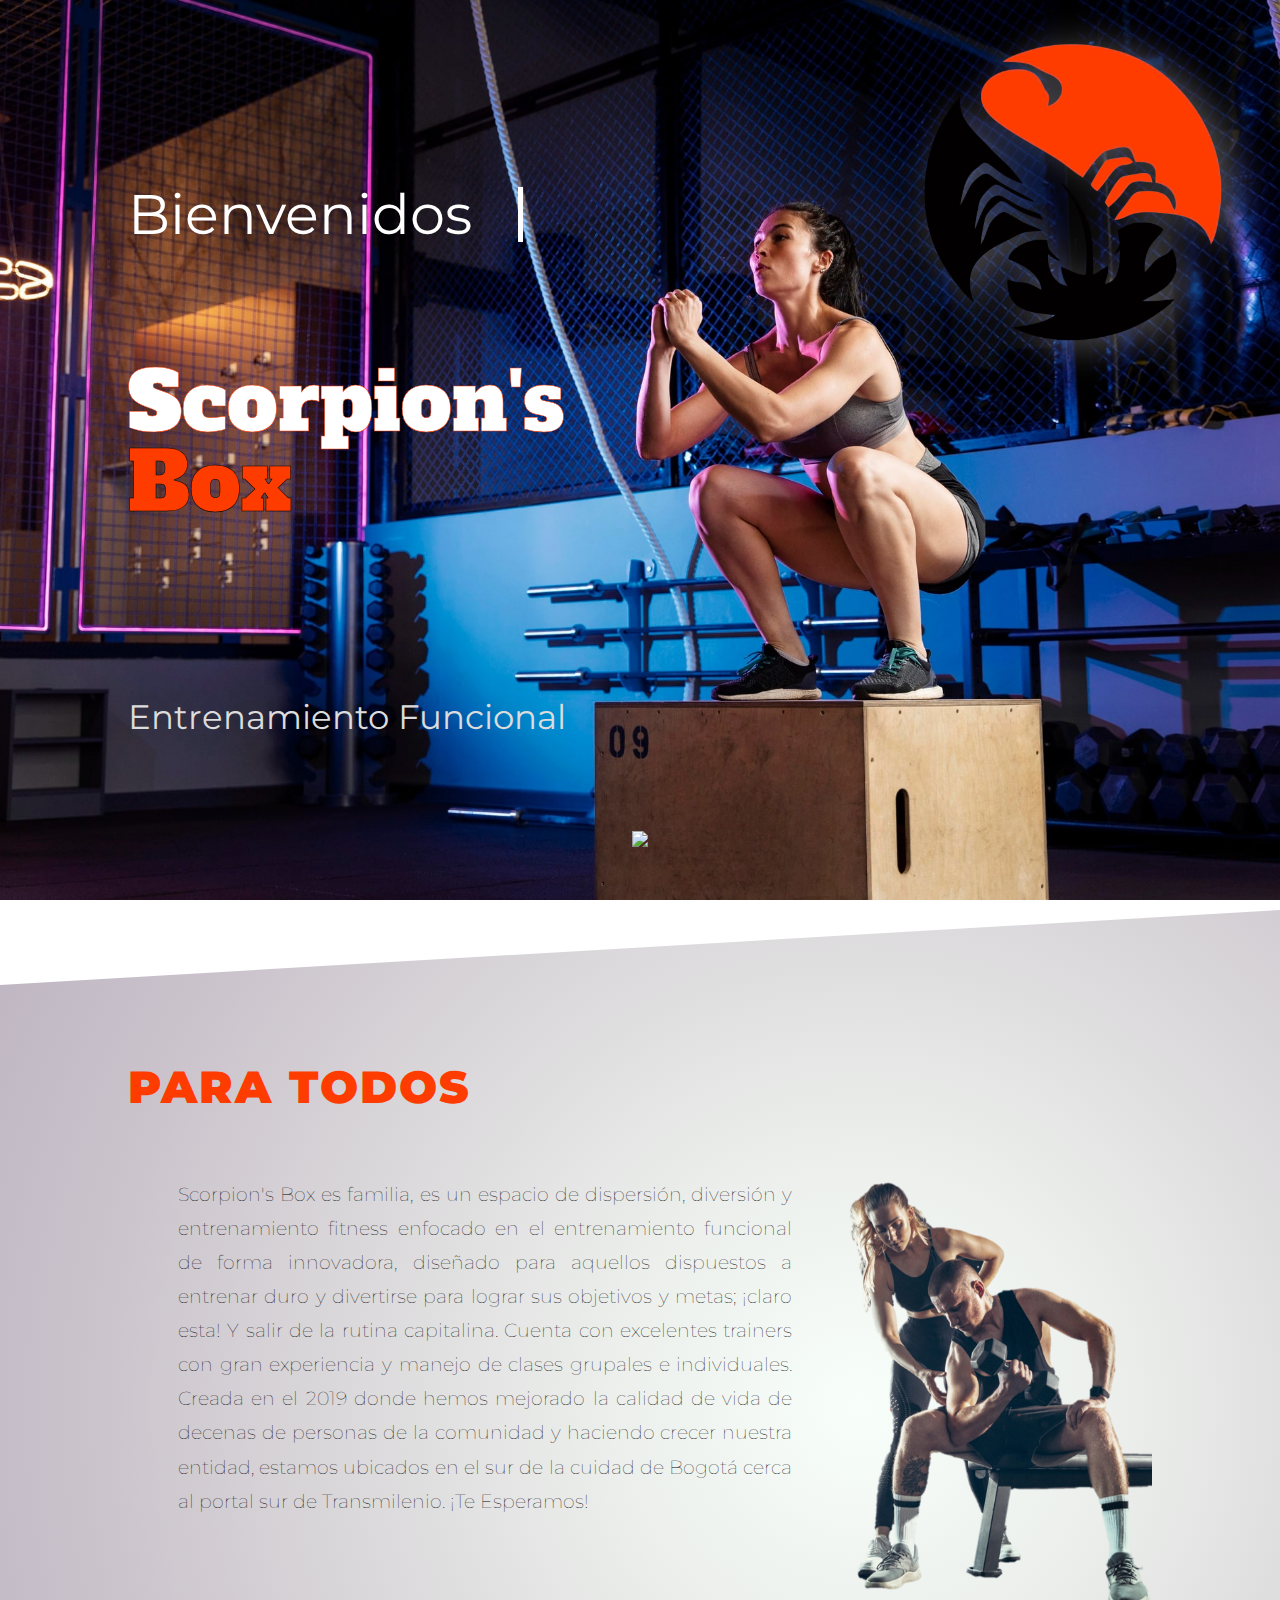
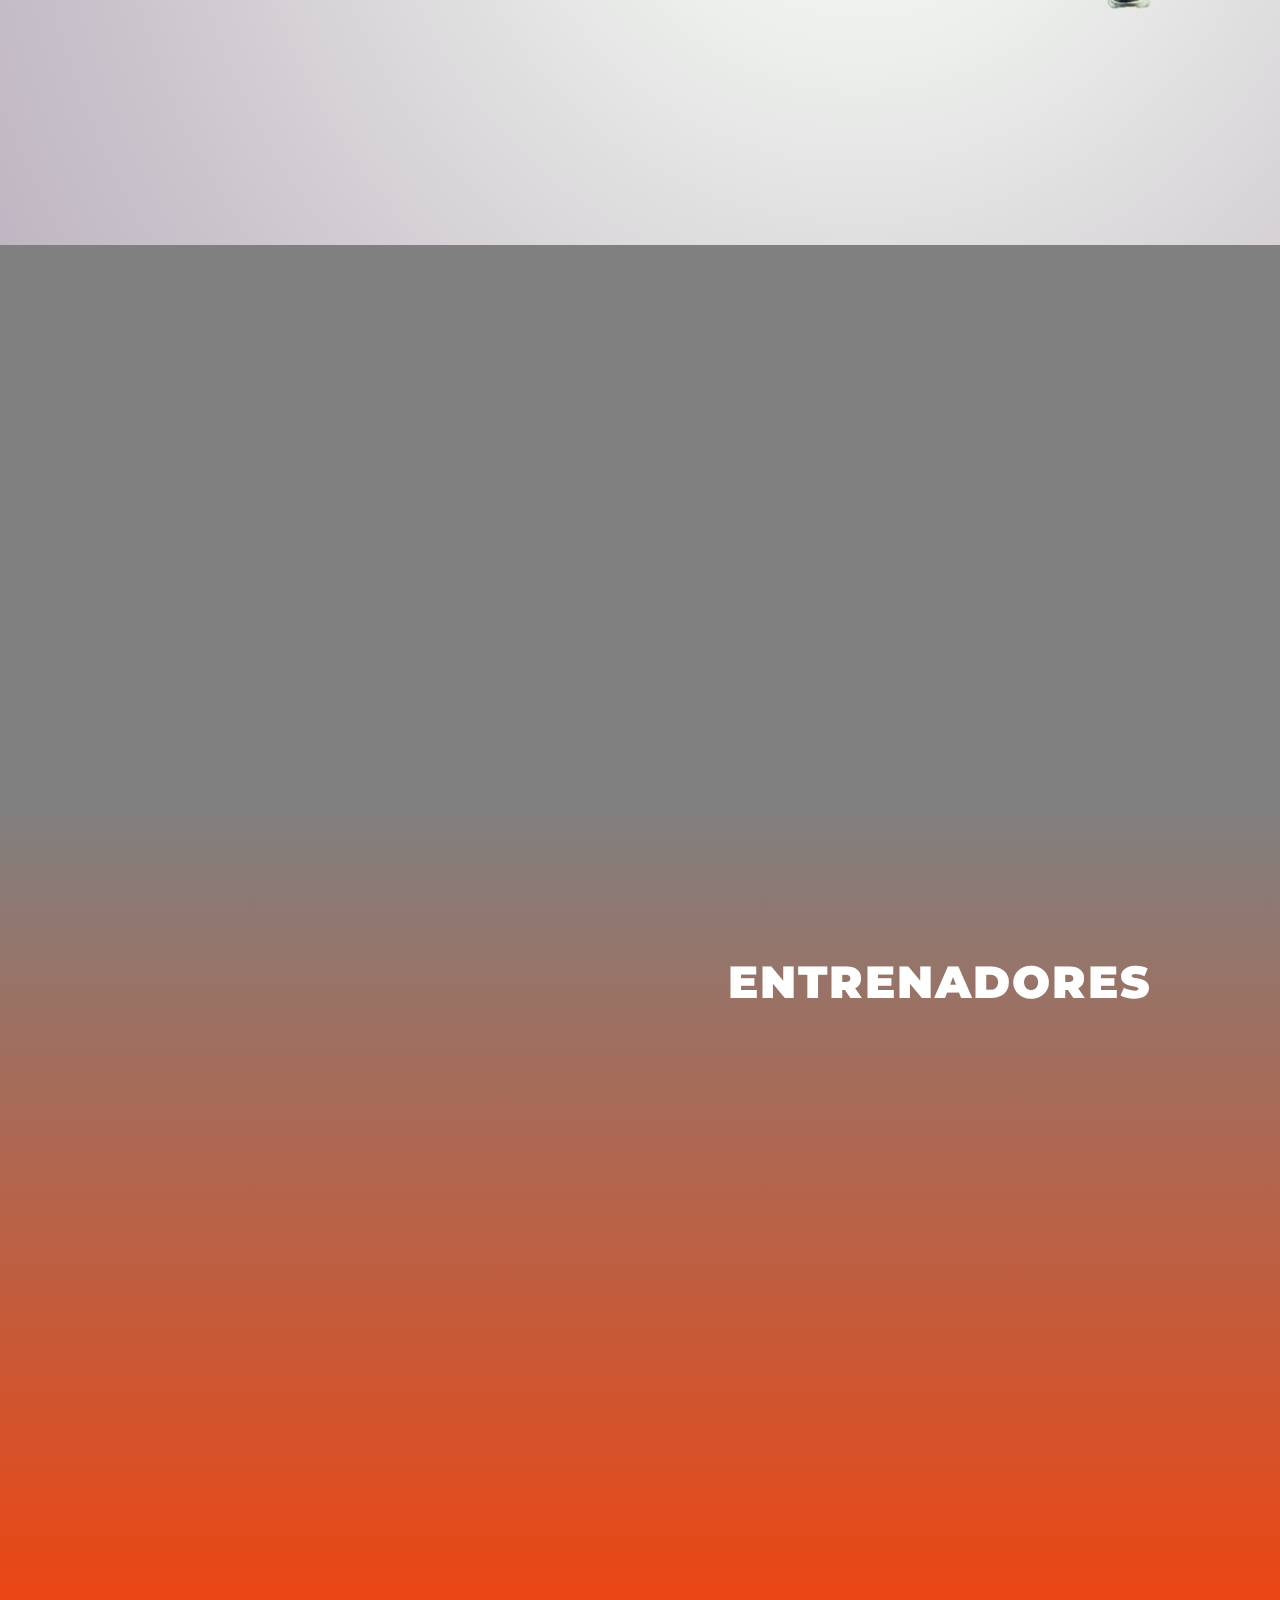
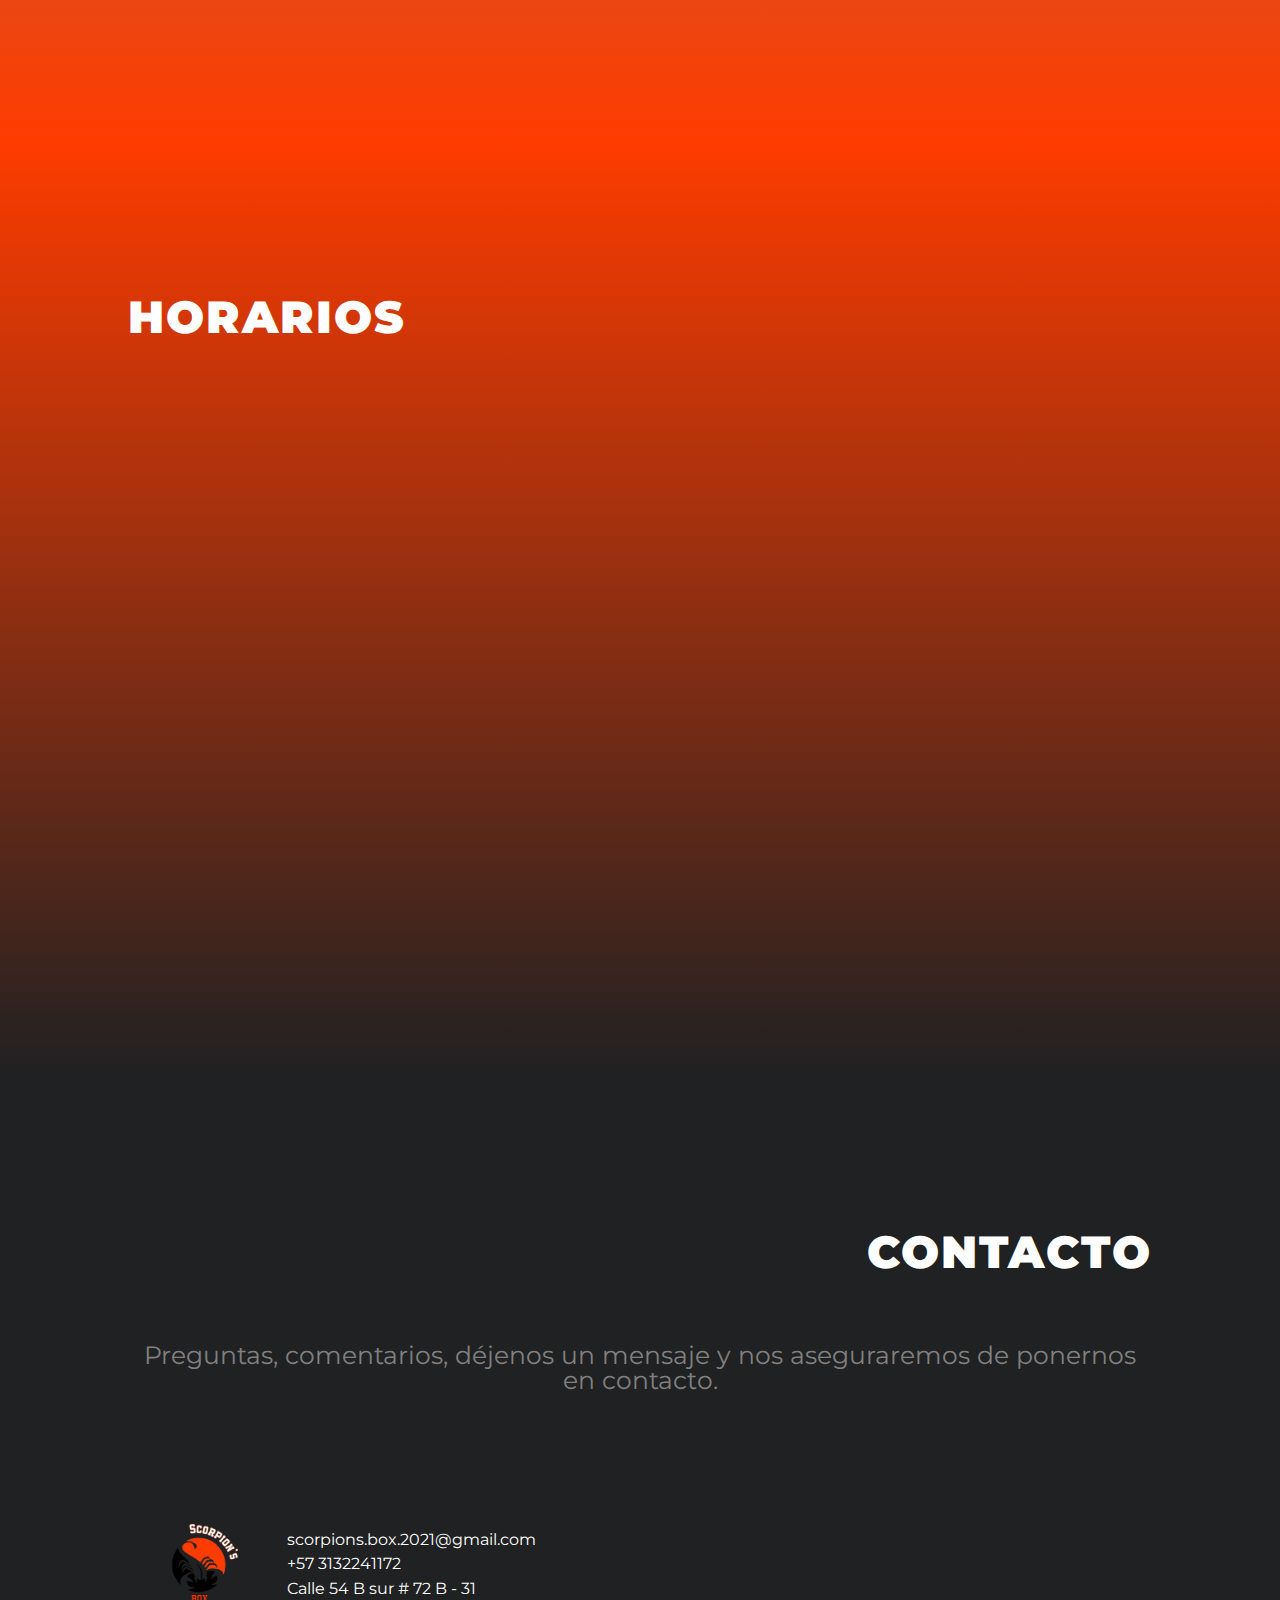
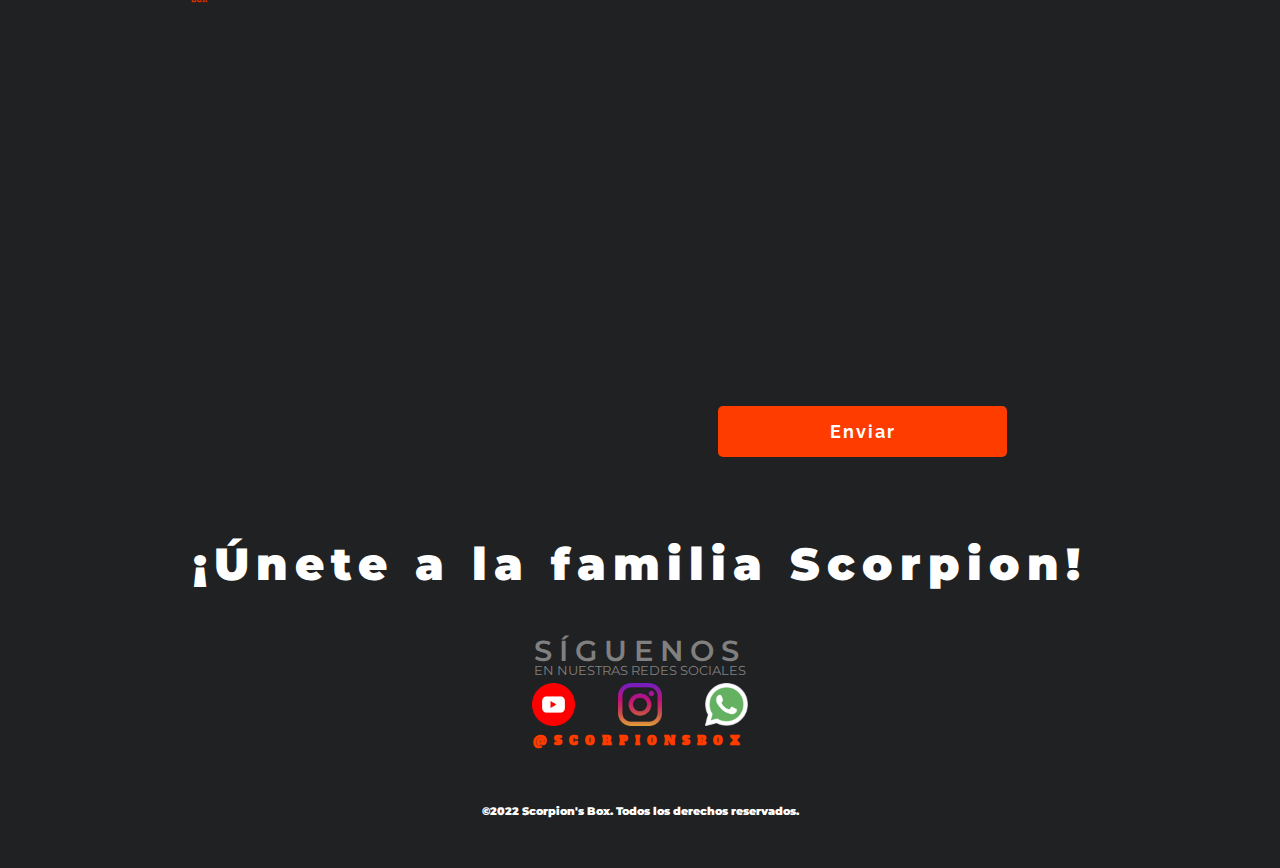
==== index.html @ 805a9d14 "Move template Cards" ====
<!DOCTYPE html>
<html lang="es">
<head>
    <meta charset="UTF-8">
    <meta name="viewport" content="width = device-width">
    <title>Scorpion's Box</title>
    <link rel="stylesheet" href="css/reset.css">
    <link rel="stylesheet" href="css/BarraNavegacion.css">
    <link rel="stylesheet" href="css/Banner.css">
    <link rel="stylesheet" href="css/Nosotros.css">
    <link rel="stylesheet" href="css/Cards.css">
    <link rel="stylesheet" href="css/Coachs.css">
    <link rel="stylesheet" href="css/Horarios.css">
    <link rel="stylesheet" href="css/Contacto.css">
    <link rel="stylesheet" href="css/Footer.css">
    <link rel="stylesheet" href="css/style.css">
    <link rel="stylesheet" href="https://unpkg.com/aos@next/dist/aos.css" />

    

    <link rel="icon" href="img/icon-scorpions-box.ico" type="image/x-icon">
    
    <link rel="preconnect" href="https://fonts.googleapis.com">
    <link rel="preconnect" href="https://fonts.gstatic.com" crossorigin>
    <link href="https://fonts.googleapis.com/css2?family=Montserrat:wght@300&display=swap" rel="stylesheet">

    <link rel="preconnect" href="https://fonts.googleapis.com">
    <link rel="preconnect" href="https://fonts.gstatic.com" crossorigin>
    <link href="https://fonts.googleapis.com/css2?family=Alfa+Slab+One&display=swap" rel="stylesheet">

    <link rel="preconnect" href="https://fonts.googleapis.com">
    <link rel="preconnect" href="https://fonts.gstatic.com" crossorigin>
    <link href="https://fonts.googleapis.com/css2?family=Raleway:wght@100&display=swap" rel="stylesheet">

    <link rel="stylesheet" href="https://use.fontawesome.com/releases/v5.8.1/css/all.css" integrity="sha384-50oBUHEmvpQ+1lW4y57PTFmhCaXp0ML5d60M1M7uH2+nqUivzIebhndOJK28anvf" crossorigin="anonymous">

</head>
    <body>
        <header class="contenedor__principal__navegacion" id="Navegacion">
            <div class="barraNavegacion">
                <div class="barraNavegacion__logotipo">
                    <img class="img__logo" src="img/logo-scorpions-box.png" alt="Logo Scorpions Box">
                    <h1 class="titulo_logo" id="nombre-Principal">Scorpion's</h1>
                    <h1 class="titulo_logo" id="apellido-principal">Box</h1>
                </div>
                <div class="barraNavegacion__menu">
                    <div class="barraNavegacion__menu__boton">
                        <i class="fas fa-bars"></i>
                    </div>
                    <ul class="barraNavegacion__menu__lista">
                        <li class="barraNavegacion__menu__item"><a href="#">Home</a></li>
                        <li class="barraNavegacion__menu__item"><a href="#Nosotros">Nosotros</a></li>
                        <li class="barraNavegacion__menu__item"><a href="#Entrenadores">Entrenadores</a></li>
                        <li class="barraNavegacion__menu__item"><a href="#Horarios">Horarios</a></li>
                        <li class="barraNavegacion__menu__item"><a href="#Contacto">Contacto</a></li>
                    </ul>
                </div>        
            </div>
        </header>
        <main>
            <section class="contenedor__principal__banner" id="Banner">
                <div class="banner__nombre__organizacion">
                    <div class="text-typing">
                        <h1>Bienvenidos</h1>
                    </div>
                    <div>
                        <h1 id="nombre-Principal">Scorpion's</h1>
                        <h2 id="apellido-principal">Box</h2>
                    </div>
                    <div>
                        <h3 id="apellido-secundario">Entrenamiento Funcional</h3>
                    </div>
                </div>
                <div class="scroll">
                    <a class="scroll__desplazamiento" href="#Nosotros">
                        <img src="https://assets.website-files.com/5fa03132b22f4344d3d93ce6/62b95183c338e080d47387e7_animation_500_l4wdht6s.gif">
                    </a>
                </div>
                <div class="logo-banner">
                    <img class="img-logo-banner" src="img/logo-scorpions-box.png" alt="Logo Scorpions Box">
                </div>
            </section>
            <section class="contenedor-nosotros" id="Nosotros">
                <div class="titulo__nosotros__contenedor">
                    <h1 class="titulo__principal__1-1" data-aos="fade-right" data-aos-duration="700">Entrenamiento</h1><br>
                    <h1 class="titulo__principal__1-2">Para Todos</h1>   
                    <div class="elemento-divisor" data-aos="fade-right" data-aos-duration="1000"></div> 
                </div>  
                <div class="nosotros">
                    <h1 class="nosotros__descripcion">
                        Scorpion's Box es familia, es un espacio de dispersión, diversión y entrenamiento fitness enfocado en el entrenamiento funcional de forma innovadora, 
                        diseñado para aquellos dispuestos a entrenar duro y divertirse para lograr sus objetivos y metas; ¡claro esta! Y salir de la rutina capitalina. 
                        Cuenta con excelentes trainers con gran experiencia y manejo de clases grupales e individuales.
                        Creada en el 2019 donde hemos mejorado la calidad de vida de decenas de personas de la comunidad y haciendo crecer nuestra entidad, 
                        estamos ubicados en el sur de la cuidad de Bogotá cerca al portal sur de Transmilenio. ¡Te Esperamos!
                    </h1>
                    <figure>
                        <img src="img/nosotrosImagen.png" alt="" class="nosotros__imagen"> 
                    </figure>
                </div>
            </section>
            <section class="contenedor__cards">
                    <div class="card">
                        <div class="wrapper" data-aos="fade-up-right" data-aos-duration="700">
                            <img src="img/Cards/card1.jpg" alt="">
                            <div class="data">
                                <div class="card__titulo">
                                    <h1>01</h1>
                                    <h2>WOD</h1>
                                </div>
                                <div class="content">
                                    <p class="text">The antsy bingers of Netflix will eagerly anticipate the digital release of the Survive soundtrack, out today.</p>
                                    <a href="#" class="button">Read more</a>
                                </div>
                            </div>
                        </div>
                    </div>
                    <div class="card">
                        <div class="wrapper" data-aos="fade-up-right" data-aos-duration="700">
                            <img src="img/Cards/card2.jpg" alt="">
                            <div class="data">
                                <div class="card__titulo">
                                    <h1>02</h1>
                                    <h2>EQUIPOS</h1>
                                </div>
                                <div class="content">
                                    <p class="text">The antsy bingers of Netflix will eagerly anticipate the digital release of the Survive soundtrack, out today.</p>
                                    <a href="#" class="button">Read more</a>
                                </div>
                            </div>
                        </div>
                    </div>
                    <div class="card">
                        <div class="wrapper" data-aos="fade-up" data-aos-duration="300">
                            <img src="img/Cards/card3.jpg" alt="">
                            <div class="data">
                                <div class="card__titulo">
                                    <h1>03</h1>
                                    <h2>CARDIO</h1>
                                </div>
                                <div class="content">
                                    <p class="text">The antsy bingers of Netflix will eagerly anticipate the digital release of the Survive soundtrack, out today.</p>
                                    <a href="#" class="button">Read more</a>
                                </div>
                            </div>
                        </div>
                    </div>
                    <div class="card">
                        <div class="wrapper" data-aos="fade-up-left" data-aos-duration="700">
                            <img src="img/Cards/card4.jpg" alt="">
                            <div class="data">
                                <div class="card__titulo">
                                    <h1>04</h1>
                                    <h2>EDUCACIÓN</h1>
                                </div>
                                <div class="content">
                                    <p class="text">The antsy bingers of Netflix will eagerly anticipate the digital release of the Survive soundtrack, out today.</p>
                                    <a href="#" class="button">Read more</a>
                                </div>
                            </div>
                        </div>
                    </div>
                    <div class="card">
                        <div class="wrapper" data-aos="fade-up-left" data-aos-duration="1000">
                            <img src="img/Cards/card5.jpg" alt="">
                            <div class="data">
                                <div class="card__titulo">
                                    <h1>05</h1>
                                    <h2>FIT BOXING</h1>
                                </div>
                                <div class="content">
                                    <p class="text">The antsy bingers of Netflix will eagerly anticipate the digital release of the Survive soundtrack, out today.</p>
                                    <a href="#" class="button">Read more</a>
                                </div>
                            </div>
                        </div>
                    </div>
            </section>
            <section class="contenedor__entrenadores" id="Entrenadores">
                <div class="titulo__entrenadores__contenedor">
                    <h1 class="titulo__principal__2-1" data-aos="fade-left" data-aos-duration="700">Nuestro Equipo</h1><br>
                    <h1 class="titulo__principal__2-2">Entrenadores</h1>   
                    <div class="elemento-divisor" data-aos="fade-left" data-aos-duration="1000"></div> 
                </div>
                <div class="entrenadores" data-aos="zoom-in" data-aos-duration="700">
                    <div class="img-slider">
                        <div class="slide active">
                            <img src="img/Entrenadores/FreddyCoach.png" alt="">
                            <div class="info">
                                <h2>Coach</h2>
                                <p>Freddy Tovar</p>
                            </div>
                        </div>
                        <div class="slide">
                            <img src="img/Entrenadores/DiegoCoach.png" alt="">
                            <div class="info">
                                <h2>Coach</h2>
                                <p>Diego Perdomo</p>
                            </div>
                        </div>
                        <div class="slide">
                            <img src="img/Entrenadores/CamiloCoach.png" alt="">
                            <div class="info">
                                <h2>Coach</h2>
                                <p>Camilo Baron</p>
                            </div>
                        </div>
                        <div class="navigation">
                            <div class="btn active"></div>
                            <div class="btn"></div>
                            <div class="btn"></div>
                        </div>
                    </div>
                </div>
            </section>
            <section class="contenedor__horarios" id="Horarios">
                <div class="titulo__horarios__contenedor">
                    <h1 class="titulo__principal__3-1" data-aos="fade-right" data-aos-duration="700">Fortalecimiento diario</h1><br>
                    <h1 class="titulo__principal__3-2">Horarios</h1>   
                    <div class="elemento-divisor" data-aos="fade-right" data-aos-duration="1000"></div> 
                </div>  
            </section>
            <section class="contenedor__contacto" id="Contacto">
                <div class="titulo__contacto__contenedor">
                    <h1 class="titulo__principal__4-1" data-aos="fade-left" data-aos-duration="700">Como Ubicarnos</h1><br>
                    <h1 class="titulo__principal__4-2">Contacto</h1>
                    <div class="elemento-divisor" data-aos="fade-left" data-aos-duration="1000"></div> 
                </div>
                <div class="contacto">
                    <div class="contacto__descripcion">
                        <h1>Preguntas, comentarios, déjenos un mensaje y nos aseguraremos de ponernos en contacto.</h1>
                    </div>
                    <div class="contacto__contenido">
                        <div class="contacto__contenido__empresa">
                            <div class="contacto__contenido__empresa__superior">
                                <div class="contacto__contenido__empresa__superior__logo">
                                    <img src="img/logo-scorpions-box-contacto.png" alt="">
                                </div>
                                <div class="contacto__contenido__empresa__superior__info">
                                    <div>
                                        <i class="fas fa-envelope"></i>
                                        <a href="mailto:scorpions.box.2021@gmail.com">scorpions.box.2021@gmail.com</a>
                                    </div>
                                    <div>
                                        <i class="fab fa-whatsapp"></i>
                                        <a href="https://wa.me/message/RNMPOKKTN3J4K1">+57 3132241172</a>
                                    </div>
                                    <div>
                                        <i class="fas fa-map-marker-alt"></i>
                                        <h1>Calle 54 B sur # 72 B - 31</h1>
                                    </div>                            
                                </div>
                            </div>
                            <map name="ubicacion">
                                <div>
                                    <iframe src="https://www.google.com/maps/embed?pb=!1m18!1m12!1m3!1d3976.9476477001144!2d-74.16688528467432!3d4.603397843773998!2m3!1f0!2f0!3f0!3m2!1i1024!2i768!4f13.1!3m3!1m2!1s0x8e3f9fd75cbedbb7%3A0xfe2b78048d2e8247!2sScorpion&#39;s%20Box!5e0!3m2!1ses!2sco!4v1663177413683!5m2!1ses!2sco" width="400" height="300" style="border:0;" allowfullscreen="" loading="lazy" referrerpolicy="no-referrer-when-downgrade"></iframe>   
                                </div>
                            </map> 
                        </div>
                        <form class="contacto__contenido__formulario" action="https://formsubmit.co/scorpions.box.2021@gmail.com" method="POST">
                            <div class="formulario__entrada" data-aos="zoom-in" data-aos-duration="500">
                                <label for="nombreApellido" class="label-contacto">Nombre y Apellido</label>
                                <input type="text" name="name" id="nombreApellido" class="input-estandar" required><br>
                                
                                <label for="correoElectronico" class="label-contacto">Correo Electrónico</label>
                                <input type="email" name="mail" id="correoElectronico" class="input-estandar" required placeholder="email@dominio.com"><br>
                                
                                <label for="telefono" class="label-contacto">Teléfono</label>
                                <input type="tel" name="phone" id="telefono" class="input-estandar" required placeholder="(+xx) xxxx xxxx"><br>
                                
                                <label for="mensaje" class="label-contacto">Mensaje</label>
                                <textarea cols="70" name="message" rows="10" id="mensaje" class="input-estandar" required></textarea><br>
                            </div>
                            <div class="btn__enviar"> 
                                <input type="submit" value="Enviar" class="enviar">
                                <input type="hidden" name="_next" value="https://dantoper17.github.io/Scorpions-Box/#Contacto">
                                <input type="hidden" name="_captcha" value="false">
                            </div>
                        </form>
                    </div>
                </div>
            </section>
        </main>
        <footer>
            <div>
                <div>
                    <h1>¡Únete a la familia Scorpion!</h1>
                </div>
                <div class="redesSociales">
                    <p>Síguenos</p>
                    <span>En nuestras redes sociales</span>
                    <div class="redesSociales__iconos">
                        <a href="https://www.youtube.com/channel/UCMOaPm-bOl5lLWVWDq_tl_Q"><img src="img/footer/youtube.png" alt=""></a>
                        <a href="https://www.instagram.com/scorpionsbox/"><img src="img/footer/instagram.png" alt=""></a>
                        <a href="https://wa.me/message/RNMPOKKTN3J4K1"><img src="img/footer/whatsapp.png" alt=""></a>
                    </div> 
                </div>
                <div class="redesSociales__cuenta">
                    <h1>@ScorpionsBox</h1>
                </div>
            </div>
            <div class="derechos__reservados">
                <h1>©2022 Scorpion's Box. Todos los derechos reservados.</h1>
            </div>    
        </footer>
        <script src="js/index.js"></script>
        <script src="https://unpkg.com/aos@next/dist/aos.js"></script>
        <script>
            AOS.init();
        </script>
    </body>
</html>
---- css/BarraNavegacion.css ----
.contenedor__principal__navegacion{
    background-color: #191919;
    border-bottom:0.5px solid #FE3C00;
    box-shadow: 1px 1px 5px 2.5px #FE3C00;
    position: fixed;
    z-index: 1000;
    top: 0;
    width: 100%;
    opacity: 0%;
}
    .barraNavegacion{
        display: flex;
        justify-content: space-between;
        align-items: center;
        position: relative;
        width: clamp(0px, 95%, 992px);
        height: auto;
        margin: 0 auto;
    }
    .barraNavegacion__logotipo{
        display: flex;
        align-items: center;
    }
        .img__logo{
            width: 75px;
        }
        .titulo_logo{
            font-family: 'Alfa Slab One', sans-serif;
            padding: 0 3px;
            text-align: center;
            font-size: clamp(1rem, 0.34vw + 0.91rem, 1.19rem);
        }
    .barraNavegacion__menu{
        display: flex;
    }
        .barraNavegacion__menu__boton{
            display: none;
            color: #FE3C00;
            margin: 0 5px; 
        }
        .barraNavegacion__menu__item a{
            text-transform: uppercase;
            color: #fff; 
            font-size: 1.0rem;
            text-decoration: none;
            margin: 5px;
        }
        .barraNavegacion__menu__item{
            display: inline-block;
            position: relative;
        }
        .barraNavegacion__menu__item::after{
            content: "";
            width: 100%;
            height: 2.5px;
            background-color: #FE3C00;
            border-radius: 5px;
            position: absolute;
            left: 0;
            top: 0;
            transform: scaleX(0);
            transform-origin: left;
            transition: transform 0.3s ease-in-out;
            margin-top: -5px;        
        }
        .barraNavegacion__menu__item:hover::after{
            transform: scaleX(1); 
        }

@media screen and (max-width: 800px){
    .text-typing h1{
        width: 290px;
    }
    .barraNavegacion__menu__boton{
        display: flex;
    }
    .barraNavegacion__menu__lista{
        display: none;
        flex-direction: column;
        align-items: center;
        position: fixed;
        top: 79px;
        left: 0px;
        width: 100%;
        background: #191919;
        animation: visualizar 0.5s;
        border-radius: 0 0 10px 10px;
    }
        @keyframes visualizar {
            from {opacity: 0}
            to {opacity: 1}
            0%   {top: 79px; left: 400px; background: #FE3C00; width: 0%;}
            100% {top: 79px; background: #191919; width: 100%;}
        }
    .barraNavegacion__menu__item{
        margin: 3%;
    }
}
---- css/Banner.css ----
.contenedor__principal__banner{
    background-image: url(../img/banner.jpg);
    background-repeat: no-repeat;
    background-attachment: fixed;
    background-size: cover;
    background-position: center;
    height: calc(100vh + 100px);
    clip-path: polygon(0 0, 100% 0, 100% 92%, 0% 100%);
    min-height: 100vh;
    position: relative;
    display: flex;
}
    .banner__nombre__organizacion{
        display: flex;
        flex-direction: column;
        font-family: 'Alfa Slab One', sans-serif;
        font-size: clamp(3.05rem, 3.54vw + 2.17rem, 5rem);
        height: 80vh;
        justify-content: space-evenly;
        min-height: 100vh;
        padding: 10px 10% 10px;
        position: absolute;
        width: auto;
    }
        .text-typing h1{
            font-family: 'Montserrat', sans-serif;
            color: #FFFFFF;
            width: 390px;
            animation: typing 1.5s steps(20),blink .5s infinite alternate;
            white-space: nowrap;
            overflow: hidden;
            border-right: 5px solid;
            font-size: clamp(2.44rem, 2.38vw + 1.58rem, 3.75rem);
            position: absolute;
            display: flex;
        }
        @keyframes typing{
            from{
                width: 0;
            }
        }
        @keyframes blink{
            50%{
                border-color: #FE3C00;
            }
        }

        #nombre-Principal{
            color: #FFFFFF;
            -webkit-text-stroke: 0.5px #FE3C00;
        }
        #apellido-principal{
            color: #FE3C00;
            -webkit-text-stroke: 0.5px black;
        }   
        #apellido-secundario{
            color: gainsboro;
            font-family: 'Montserrat', sans-serif;
            font-size: clamp(1.56rem, 1vw + 1.31rem, 2.11rem);
        }
    .scroll{
        bottom: 12.5%;
        display: flex;
        width: 100%;
        justify-content: center;
        position: absolute;
    }
    .scroll__desplazamiento img{
        width: 85px;
        position: relative;
        top: -25px;
    }
    .logo-banner{
        position: absolute;
        right: 0;
        display: flex;
        flex-direction: row-reverse;
        justify-content: flex-start;
        animation: difuminar 5s;
        width:  calc(45% - 1rem);
        place-items: center;
    }
        @keyframes difuminar {
            from {opacity: 0}
            to {opacity: 1}
        }
        .img-logo-banner{
            width: 70%;
            height: auto;
        }

@media screen and (max-width: 480px){
    .contenedor__principal__banner{
        background-attachment: fixed;
        background-size: 450%;
    }
    .nombre-organizacion{
        justify-content: space-evenly;
    }
    .text-typing h1{
        width: 270px;
    }
    .logo-banner{
        width: 100%;
        display: flex;
        flex-direction: column;
        justify-content: flex-start;
    }
    .img-logo-banner{
        width: 40%;
    }
}
---- css/Nosotros.css ----
.contenedor-nosotros{
    display: flex;
    flex-direction: column;
    padding: 125px 10% 0px 10%;
    background: radial-gradient(circle at 67.22% 53.04%, #f8fffb 0, #ecefec 25%, #dcdadc 50%, #ccc5cd 75%, #bdb4c1 100%);
    height: 90vh;
    clip-path: polygon(0% 75px, 100% 0px, 100% 100%, 0% 100%);
    margin-top: -90px;
}
    .titulo__nosotros__contenedor{
        display: flex;
        flex-direction: column;
        align-items: flex-start;
        position: relative;
    }
        .titulo__principal__1-1{
            font-family: 'Raleway', sans-serif;
            font-size: clamp(0.8rem, 0.17vw + 0.76rem, 0.89rem); 
            text-transform: uppercase;
            letter-spacing: 10px;
            font-weight: bold;
        }
        .titulo__principal__1-2{
            text-transform: uppercase;
            font-size: clamp(1.95rem, 1.56vw + 1.56rem, 2.81rem);
            letter-spacing: 2px;
            color: #FE3C00;
            font-weight: 900;
        }
        #Nosotros .elemento-divisor{
            border-bottom: #FE3C00;
            border-radius: 3px;
            border-style: solid;
            left: -70px;
            padding-top: 15px;
            position: relative;
            width: 270px;
        }
    .nosotros{
        display: flex;
        padding-top: 50px;
        width: 100%;
    }
        .nosotros__descripcion{
            line-height: 180%;
            width: 100%;
            max-width: 60%;
            display: flex;
            flex-direction: column;
            padding: 0 50px 5%;
            text-align: justify;
            font-weight: lighter;
            font-size: clamp(1rem, 0.34vw + 0.91rem, 1.19rem);  
        }
        .nosotros__imagen{
            width: 100%;
        }

@media screen and (max-width: 800px){
    .nosotros {
        display: flex;
        width: 100%;
        flex-direction: column;
        align-items: center;
    }
    .nosotros__descripcion{
        max-width: 100%;
        padding: 0;
    }
    .nosotros__imagen{
        width: 100%;
        position: relative;
        top: -500px;
        opacity: 20%;
    }
}
---- css/Cards.css ----
.contenedor__cards{
    background: gray;
    display: flex;
  }
  .card {
    padding: 10px;
    width: 50%;
  }
  .card .menu-content {
    margin: 0;
    padding: 0;
    list-style-type: none;
  }
  .card .menu-content span {
    position: absolute;
    left: 50%;
    top: 0;
    font-size: 10px;
    font-weight: 700;
    font-family: "Open Sans";
    transform: translate(-50%, 0);
  }
  .card .wrapper {
    background-color: #fff;
    min-height: 540px;
    position: relative;
    overflow: hidden;
    box-shadow: 0 19px 38px rgba(0, 0, 0, 0.3), 0 15px 12px rgba(0, 0, 0, 0.2);
    border-radius: 5px;
  }
  .card .wrapper:hover .data {
    transform: translateY(0);
  }
  .card .data {
    position: absolute;
    bottom: 0;
    width: 100%;
    transform: translateY(calc(70px + 1em));
    transition: transform 0.3s;
  }
  .card .data .content {
    padding: 1em;
    position: relative;
    z-index: 1;
  }
  .card .text {
    height: 70px;
    margin: 0;
  }
  .card .wrapper:hover .menu-content span {
    transform: translate(-50%, -10px);
    opacity: 1;
  }
  .card .header {
    color: #fff;
    padding: 1em;
  }
  .card .menu-content span {
    transition: all 0.3s;
    opacity: 0;
  }

  .card .data {
    color: #fff;
    transform: translateY(calc(70px + 4em));
  }



  .card .button {
    display: block;
    width: 100px;
    margin: 2em auto 1em;
    text-align: center;
    font-size: 12px;
    color: #fff;
    line-height: 1;
    position: relative;
    font-weight: 700;
  }
  .card .button::after {
    content: "→";
    opacity: 0;
    position: absolute;
    right: 0;
    top: 50%;
    transform: translate(0, -50%);
    transition: all 0.3s;
  }





  .card .button:hover::after {
    transform: translate(5px, -50%);
    opacity: 1;
  }
  
  .card:hover .card__titulo{
    transform: translate(-30%, 0);
    opacity: 0;
    transition: all 0.9s; 
  }




  .wrapper img{
    filter: grayscale(100%);
    position: absolute;
  }
  .card:hover img{
    transition:all .5s ease-in-out;
    filter: grayscale(0%);
  }





    .card__titulo{
      display: flex;
      align-items: center;
      justify-content: center;
    }
      .card__titulo h1{
        margin-top: 0px;
        margin-right: 10px;
        margin-bottom: 0px;
        font-weight: 600;
        color: #FE3C00;
        font-size: 4.5vw;
      }
      .card__titulo h2{
        margin-top: 0px;
        margin-right: 10px;
        margin-bottom: 0px;
        color: #FFFFFF;
        font-size: 1.5vw;
        font-weight: 600;
      }











  @media screen and (max-width: 800px){
    .contenedor__cards{
      flex-direction: column;
    }
    .card {
      width: auto;
    }
      .card__titulo h1{
        font-size: 20vw;
      }
      .card__titulo h2{
        font-size: 10vw;
        font-weight: 600;
      }


    .card .wrapper {

      min-height: 400px;
  }
      
  }
---- css/Coachs.css ----
.contenedor__entrenadores{
    display: flex;
    flex-direction: column;
    padding: 125px 10% 0px 10%;
    background: linear-gradient(to bottom, #808080, #FE3C00);
    height: 90vh;
    overflow:hidden;
}
.titulo__entrenadores__contenedor{
    display: flex;
    flex-direction: column;
    align-items: flex-end;
    position: relative;
}
    .titulo__principal__2-1{
        font-family: 'Raleway', sans-serif;
        font-size: clamp(0.8rem, 0.17vw + 0.76rem, 0.89rem); 
        text-transform: uppercase;
        letter-spacing: 10px;
        font-weight: bold;
    }
    .titulo__principal__2-2{
        text-transform: uppercase;
        font-size: clamp(1.95rem, 1.56vw + 1.56rem, 2.81rem);
        letter-spacing: 2px;
        color: #FFFFFF;
        font-weight: 900;
    }
    #Entrenadores .elemento-divisor{
        border-bottom: #FE3C00;
        border-radius: 3px;
        border-style: solid;
        padding-top: 15px;
        position: relative;
        width: 270px;
        right: -70px
    }
.entrenadores{
  display: flex;
  justify-content: center;
  width: 100%;
}
  .img-slider{
    display: flex;
    position: relative;
    width: 50%;
    height: 60vh;
    background: #191919;
    justify-content: center;
    margin-top: 5%;
    border-radius: 8px;
    box-shadow: 0 2px 2px rgba(0, 0, 0, 0.2);
    }
  .img-slider .slide{
    z-index: 1;
    position: absolute;
    width: 60%;
    clip-path: circle(0% at 0 50%);   
  }
  .img-slider .slide.active{
    clip-path: circle(150% at 0 50%);
    transition: 2s;
    transition-property: clip-path;
  }
  .img-slider .slide img{
    z-index: 1;
    width: 100%;
    border-radius: 5px;
  }
  .img-slider .slide .info{
    position: absolute;
    bottom: 0;
    padding: 15px 30px;
  }
  .img-slider .slide .info h2{
    color: #fff;
    font-size: 45px;
    text-transform: uppercase;
    font-weight: 800;
    letter-spacing: 2px;
  }
  .img-slider .slide .info p{
    color: #fff;
    background: rgba(0, 0, 0, 0.1);
    font-size: 16px;
    width: 80%;
    padding: 10px;
    border-radius: 4px;
  }
  .img-slider .navigation{
    z-index: 2;
    position: absolute;
    display: flex;
    bottom: 30px;
    left: 50%;
    transform: translateX(-50%);
  }
  .img-slider .navigation .btn{
    background: rgba(255, 255, 255, 0.5);
    width: 12px;
    height: 12px;
    margin: 10px;
    border-radius: 50%;
    cursor: pointer;
  }
  .img-slider .navigation .btn.active{
    background: #2696E9;
    box-shadow: 0 0 2px rgba(0, 0, 0, 0.5);
  }

@media screen and (max-width: 800px){
  .img-slider{
    width: 100%;
  }
  .img-slider .slide{
    width: 100%;
  }
}
---- css/Horarios.css ----
.contenedor__horarios{
    display: flex;
    flex-direction: column;
    width: auto;
    padding: 125px 10% 0px 10%;
    height: 90vh;
    background: linear-gradient(to bottom, #FE3C00, #202122);
}
.titulo__horarios__contenedor{
    display: flex;
    flex-direction: column;
    align-items: flex-start;
    position: relative;
}
    .titulo__principal__3-1{
        font-family: 'Raleway', sans-serif;
        font-size: clamp(0.8rem, 0.17vw + 0.76rem, 0.89rem); 
        text-transform: uppercase;
        letter-spacing: 10px;
        font-weight: bold;
        color: #191919;
    }
    .titulo__principal__3-2{
        text-transform: uppercase;
        font-size: clamp(1.95rem, 1.56vw + 1.56rem, 2.81rem);
        letter-spacing: 2px;
        color: #FFFFFF;
        font-weight: 900;
    }
    #Horarios .elemento-divisor{
        border-bottom: #191919;
        border-radius: 3px;
        border-style: solid;
        left: -70px;
        padding-top: 15px;
        position: relative;
        width: 270px;
    }
---- css/Contacto.css ----
.contenedor__contacto{
    display: flex;
    flex-direction: column;
    padding: 125px 10% 0px 10%;
    background: #202122;
    height: auto;
    overflow:hidden;
}
.titulo__contacto__contenedor{
    display: flex;
    flex-direction: column;
    align-items: flex-end;
    position: relative;
}
    .titulo__principal__4-1{
        font-family: 'Raleway', sans-serif;
        font-size: clamp(0.8rem, 0.17vw + 0.76rem, 0.89rem); 
        text-transform: uppercase;
        letter-spacing: 10px;
        font-weight: bold;
        color: gray;
    }
    .titulo__principal__4-2{
        text-transform: uppercase;
        font-size: clamp(1.95rem, 1.56vw + 1.56rem, 2.81rem);
        letter-spacing: 2px;
        color: #FFFFFF;
        font-weight: 900;
    }
    #Contacto .elemento-divisor{
        border-bottom: #FE3C00;
        border-radius: 3px;
        border-style: solid;
        padding-top: 15px;
        position: relative;
        width: 270px;
        right: -70px
    }
.contacto{
    display: flex;
    flex-direction: column;
}
    .contacto__descripcion{
        color: gray;
        display: flex;
        font-size: clamp(1.25rem, 0.61vw + 1.1rem, 1.58rem);
        margin: 50px 0;
        text-align: center;
        justify-content: center;
    }
    .contacto__contenido{
        display: flex;
        width: 100%;
    }
    .contacto__contenido__empresa{
        color: #FFFFFF;
        display: flex;
        width: 50%;
        flex-direction: column;
        align-items: center;
        justify-content: space-evenly
    }
    .contacto__contenido__empresa__superior{
        display: flex;
        justify-content: center;
        margin-bottom: 3%;
    }
        .contacto__contenido__empresa__superior__logo{
            display: flex;
            flex-direction: column;
            justify-content: center;
            width: 25%;
        }
            .contacto__contenido__empresa__superior__logo img{
                width: 70%;
            }
        .contacto__contenido__empresa__superior__info{
            display: flex;
            flex-direction: column;
            justify-content: space-evenly;
        }
            .contacto__contenido__empresa__superior__info div{
                display: flex;
            }
                .contacto__contenido__empresa__superior__info div i{
                    margin-right: 15px;
                }
                    .contacto__contenido__empresa__superior div i::before{
                        color: #FE3C00;
                    }
                .contacto__contenido__empresa__superior__info div a{
                    margin-right: 5px;
                    text-decoration: none;
                    color: #FFFFFF;
                }
.formulario__entrada{
    display: flex;
    flex-direction: column;
    color: #FFF;
    line-height: 40px;
}
.input-estandar{
    color: #FFF;
    background-color: transparent;
    font-weight: 300;
    border: none;
    border-bottom: 3px solid #FE3C00;
    border-radius: 0;
}
.btn__enviar{ 
    display: flex;
    flex-direction: column;
    align-items: center;
}
.enviar{
    font-family: 'Raleway', sans-serif;
    letter-spacing: 2px;
    width: 50%;
    padding: 15px 0;
    font-size: 18px;
    font-weight: bold;
    color:#FFFFFF;
    background: #FE3C00;
    border:none;
    border-radius: 5px;
    transition: 500ms all;
    cursor: pointer;
    margin: 25px 0;
}
.enviar:hover{
    background: #FE3C00;
    transform: scale(1.1);
}

@media screen and (max-width: 800px){
    .contacto__contenido {
        flex-direction: column;
        width: auto;
    }
    .contacto__contenido__empresa {
        width: auto;
        justify-content: space-evenly;
        flex-direction: column;
        align-items: center;
    }
    .contacto__contenido__empresa__superior__logo img {
        width: 90px;
    }
    .contacto__contenido__empresa__superior__logo {
        margin-right: 3.5%;
    }
    .contacto__contenido__empresa__superior__info {
        align-items: flex-end;
    }
    .contacto__contenido__empresa__superior__info div i{
        margin-right: 5px;
    }
    .contacto__contenido__formulario{
        margin-top: 15%;
    }
    .contacto__contenido__empresa__superior{
        margin-bottom: 15%;
    }
    .enviar{
        width: 70%;
    }
}
---- css/Footer.css ----
footer{
    background: #202122;
    color: gray;
    display: flex;
    width: 100%;
    padding: 10px 0px;
    height: 300px;
    flex-direction: column;
    align-items: center;
}
footer div{
    display: flex;
    justify-content: center;
    flex-direction: column;
    align-items: center;
}
    footer div h1{
        color: #FFFFFF;
        font-size: clamp(1.95rem, 1.56vw + 1.56rem, 2.81rem);
        font-weight: 900;
        letter-spacing: 7px;
        margin-bottom: 50px;
        margin-top: 50px;
        text-align: center; 
    }
    .redesSociales{
        justify-content: center;
        flex-direction: column;
        align-items: center;
    }
    .redesSociales p{
        color: gray;
        font-size: 1.8rem;
        letter-spacing: 7px;
        font-weight: 600;
        text-transform: uppercase;
    }
    .redesSociales span{
        color: gray;
        font-size: 0.8rem;
        text-transform: uppercase;
        margin-bottom: 5px;
    }
    .redesSociales__iconos{
        display: flex;
        flex-direction: row;
        width: 100%;
    }
    .redesSociales__iconos a{
        display: flex;
        width: 22.5%;
        justify-content: center;
    }
    .redesSociales__iconos a img{
        width: 50%;
    }
    .redesSociales__cuenta{
        display: flex;
        font-family: 'Alfa Slab One', sans-serif;
        height: 30px;  
    }
    .redesSociales__cuenta h1{
        color: #FE3C00;
        font-size: 0.75rem;
        text-transform: uppercase;
    }

.derechos__reservados{
    color: #FFFFFF;
    background: #202122;
    width: 100%;
    display: flex;
}
.derechos__reservados h1{
    letter-spacing: 0px;
    font-size: 0.7rem;
    width: 100%;
}

@media screen and (max-width: 800px){

    footer div h1{
        font-size: clamp(1.56rem, 1vw + 1.31rem, 2.11rem);
        letter-spacing: 3.5px;
        margin-bottom: 25px;
        margin-top: 25px;
    }
    .redesSociales p{
        font-size: 1.8rem;
        letter-spacing: 3.5px;
    }
    .redesSociales span{
        color: gray;
        font-size: 0.7rem;
        margin-bottom: 5px;
    }
    .redesSociales__iconos a{
        width: 20%;
    }
    .redesSociales__iconos a img{
        width: 50%;
    }
    .redesSociales__cuenta h1{
        color: #FE3C00;
        font-size: 0.9rem;
    }
    .derechos__reservados h1{
        letter-spacing: 0px;
        font-size: 0.7rem;
        width: 100%;
    }
    .derechos__reservados h1{
        font-size: 0.6rem;
    }
}
---- css/style.css ----
html{
    scroll-behavior: smooth;
}
body{
    font-family: 'Montserrat', sans-serif;
}
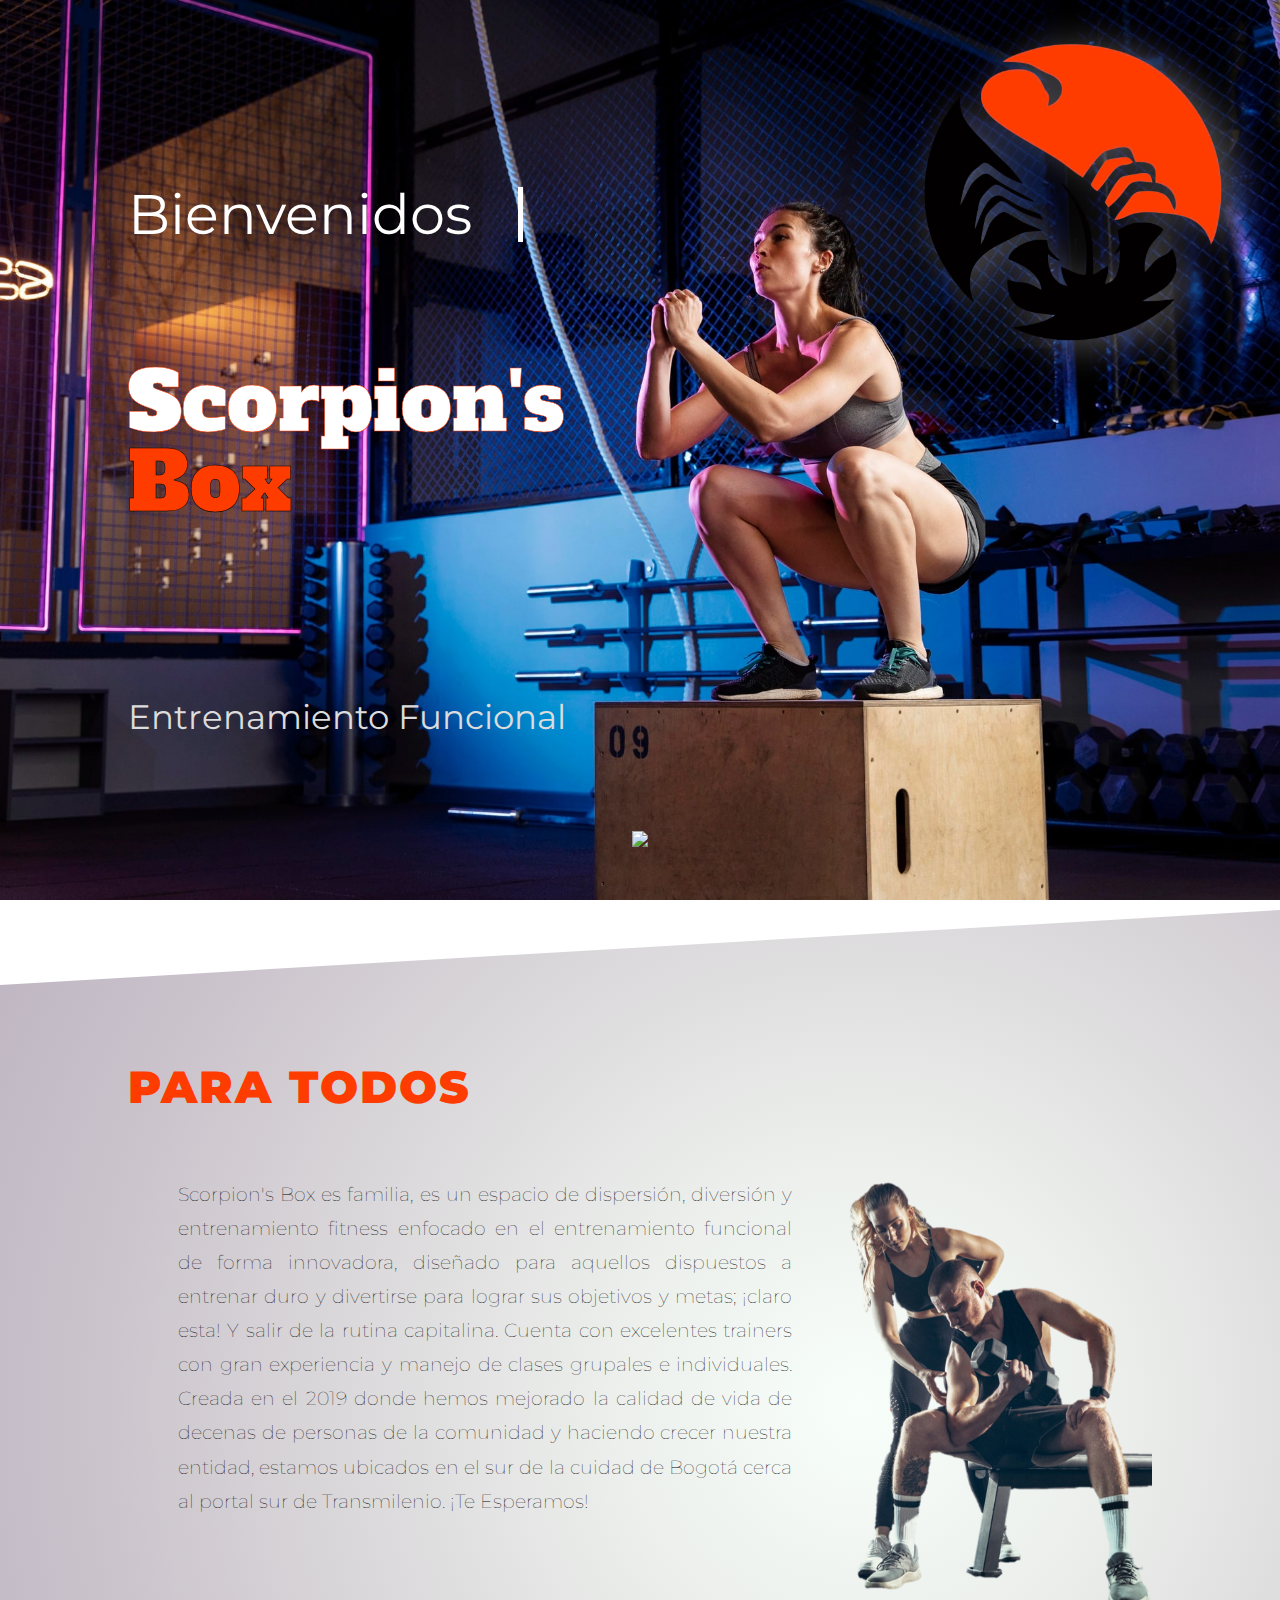
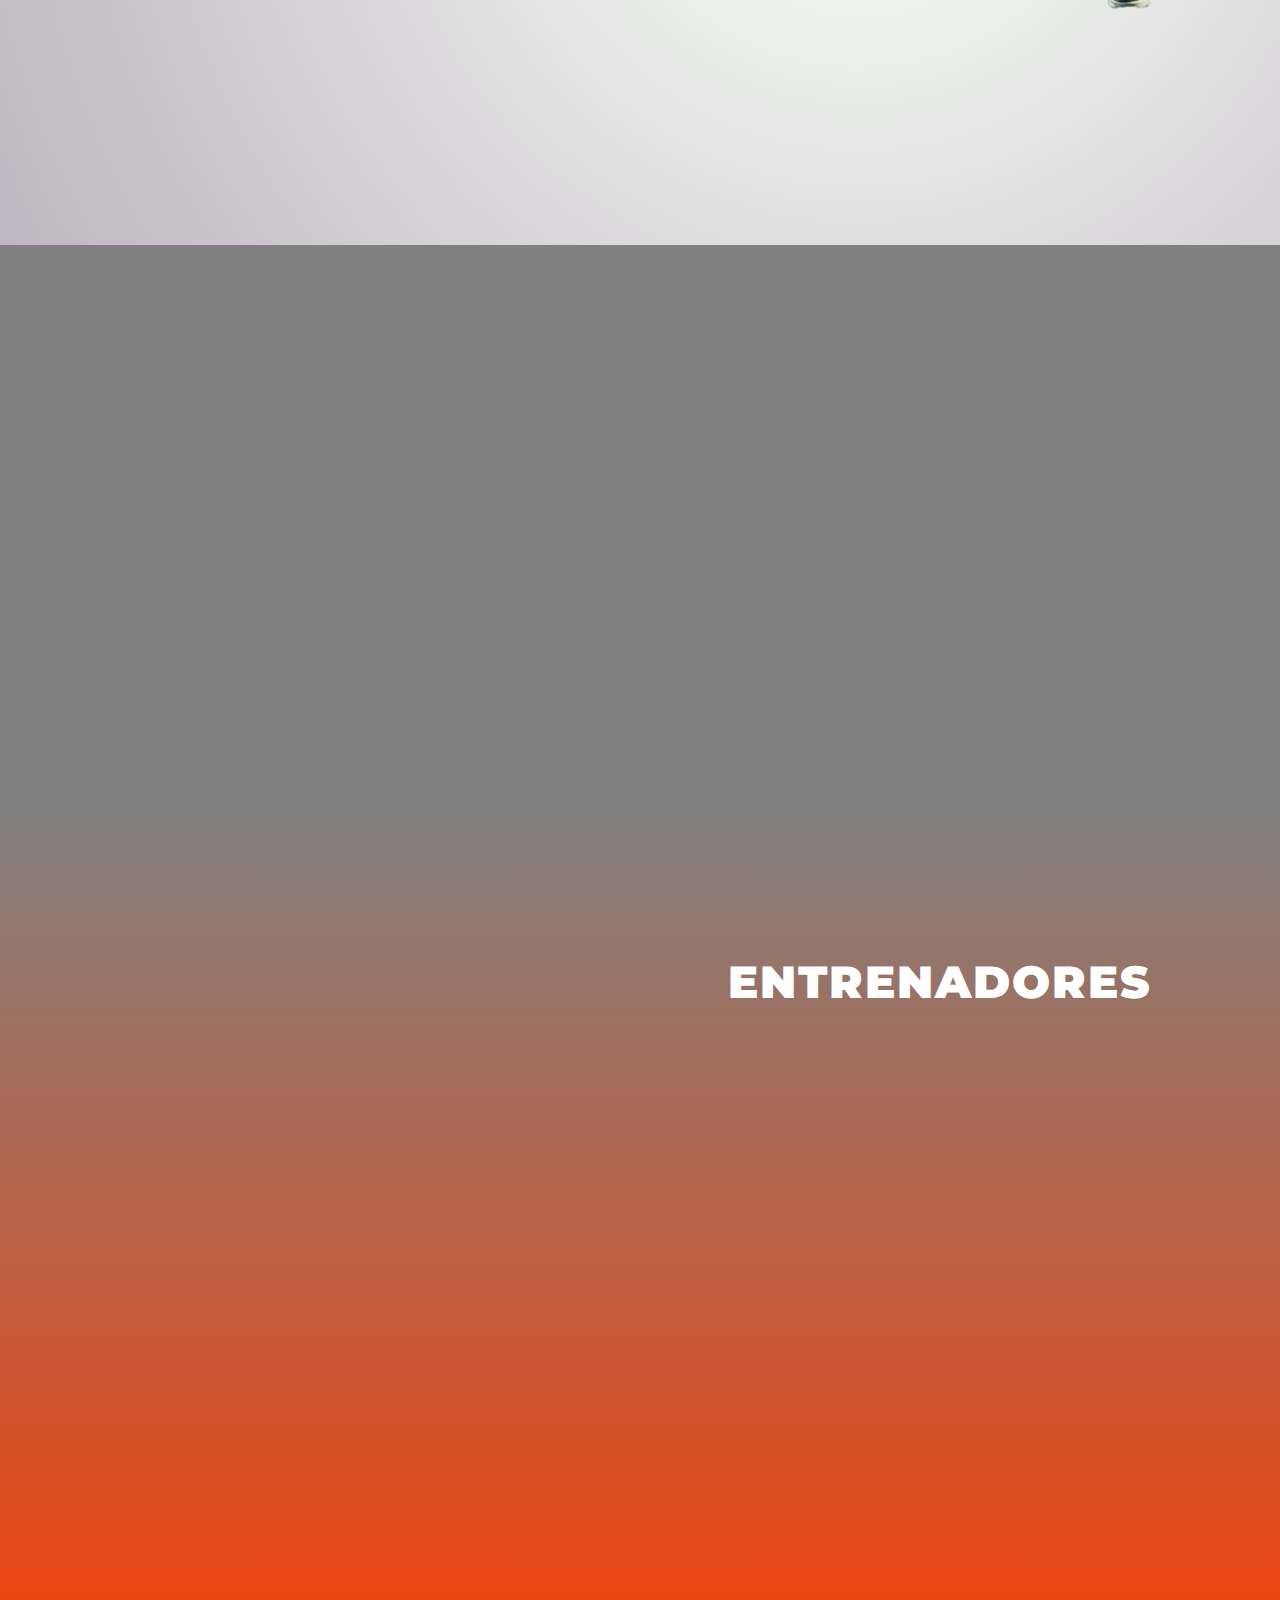
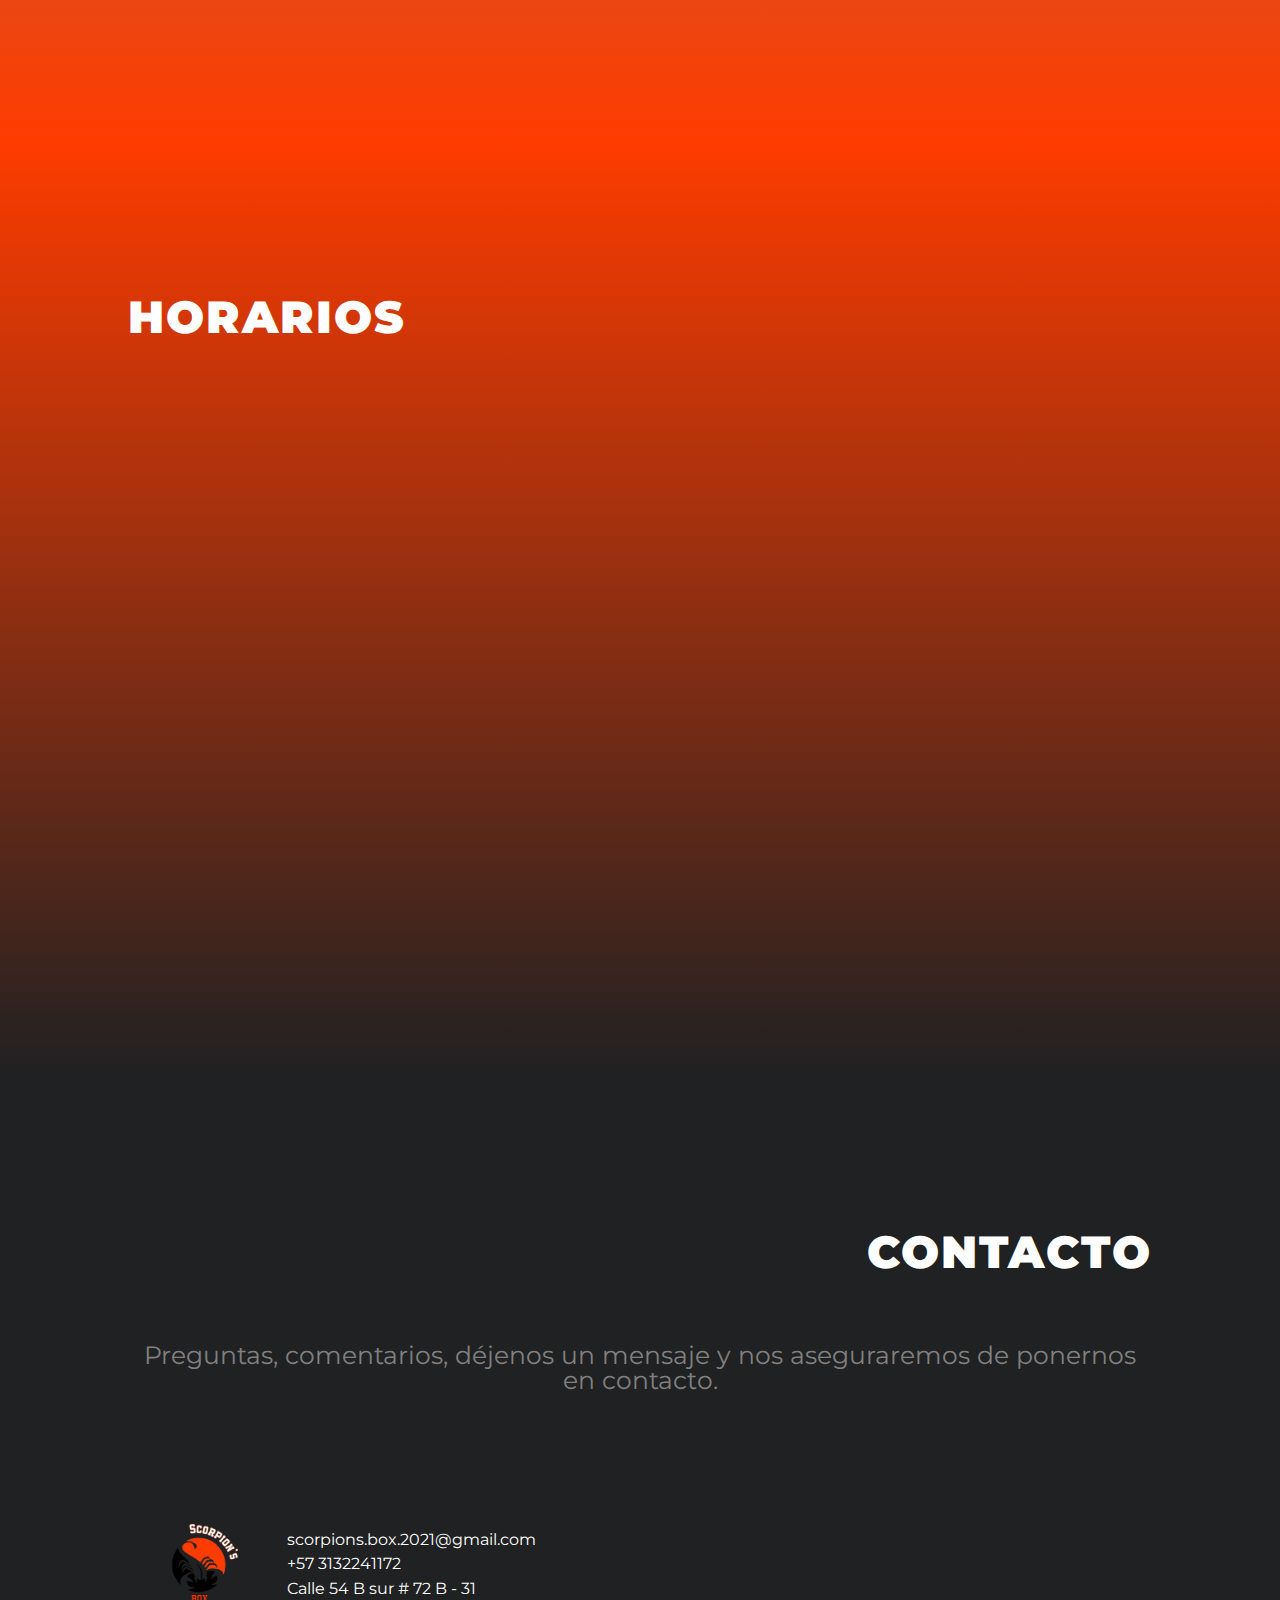
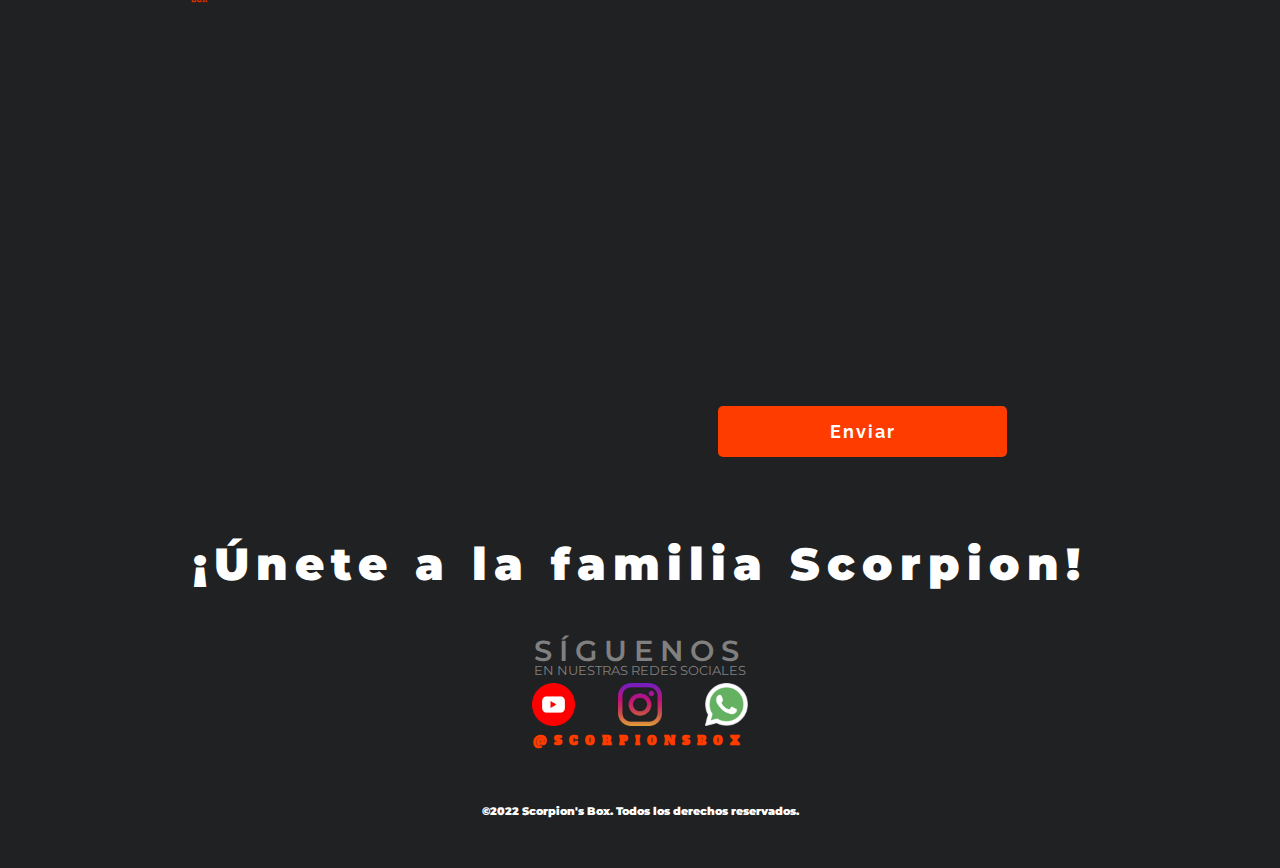
==== commit 5d23539c: "Subiendo .html Servicios" ====
--- a/index.html
+++ b/index.html
@@ -109,8 +109,8 @@
                                     <h2>WOD</h1>
                                 </div>
                                 <div class="content">
-                                    <p class="text">The antsy bingers of Netflix will eagerly anticipate the digital release of the Survive soundtrack, out today.</p>
-                                    <a href="#" class="button">Read more</a>
+                                    <p class="text">WOD (“Workout of the Day”) Son combinaciones de ejercicios que se propone para cada día de entrenamiento.</p>
+                                    <a href="servicios/wod.html" class="button">Read more</a>
                                 </div>
                             </div>
                         </div>
--- a/css/Cards.css
+++ b/css/Cards.css
@@ -1,7 +1,9 @@
 .contenedor__cards{
+    display: flex;
+    overflow: hidden;
+    position: relative;
     background: gray;
-    display: flex;
-  }
+}
   .card {
     padding: 10px;
     width: 50%;
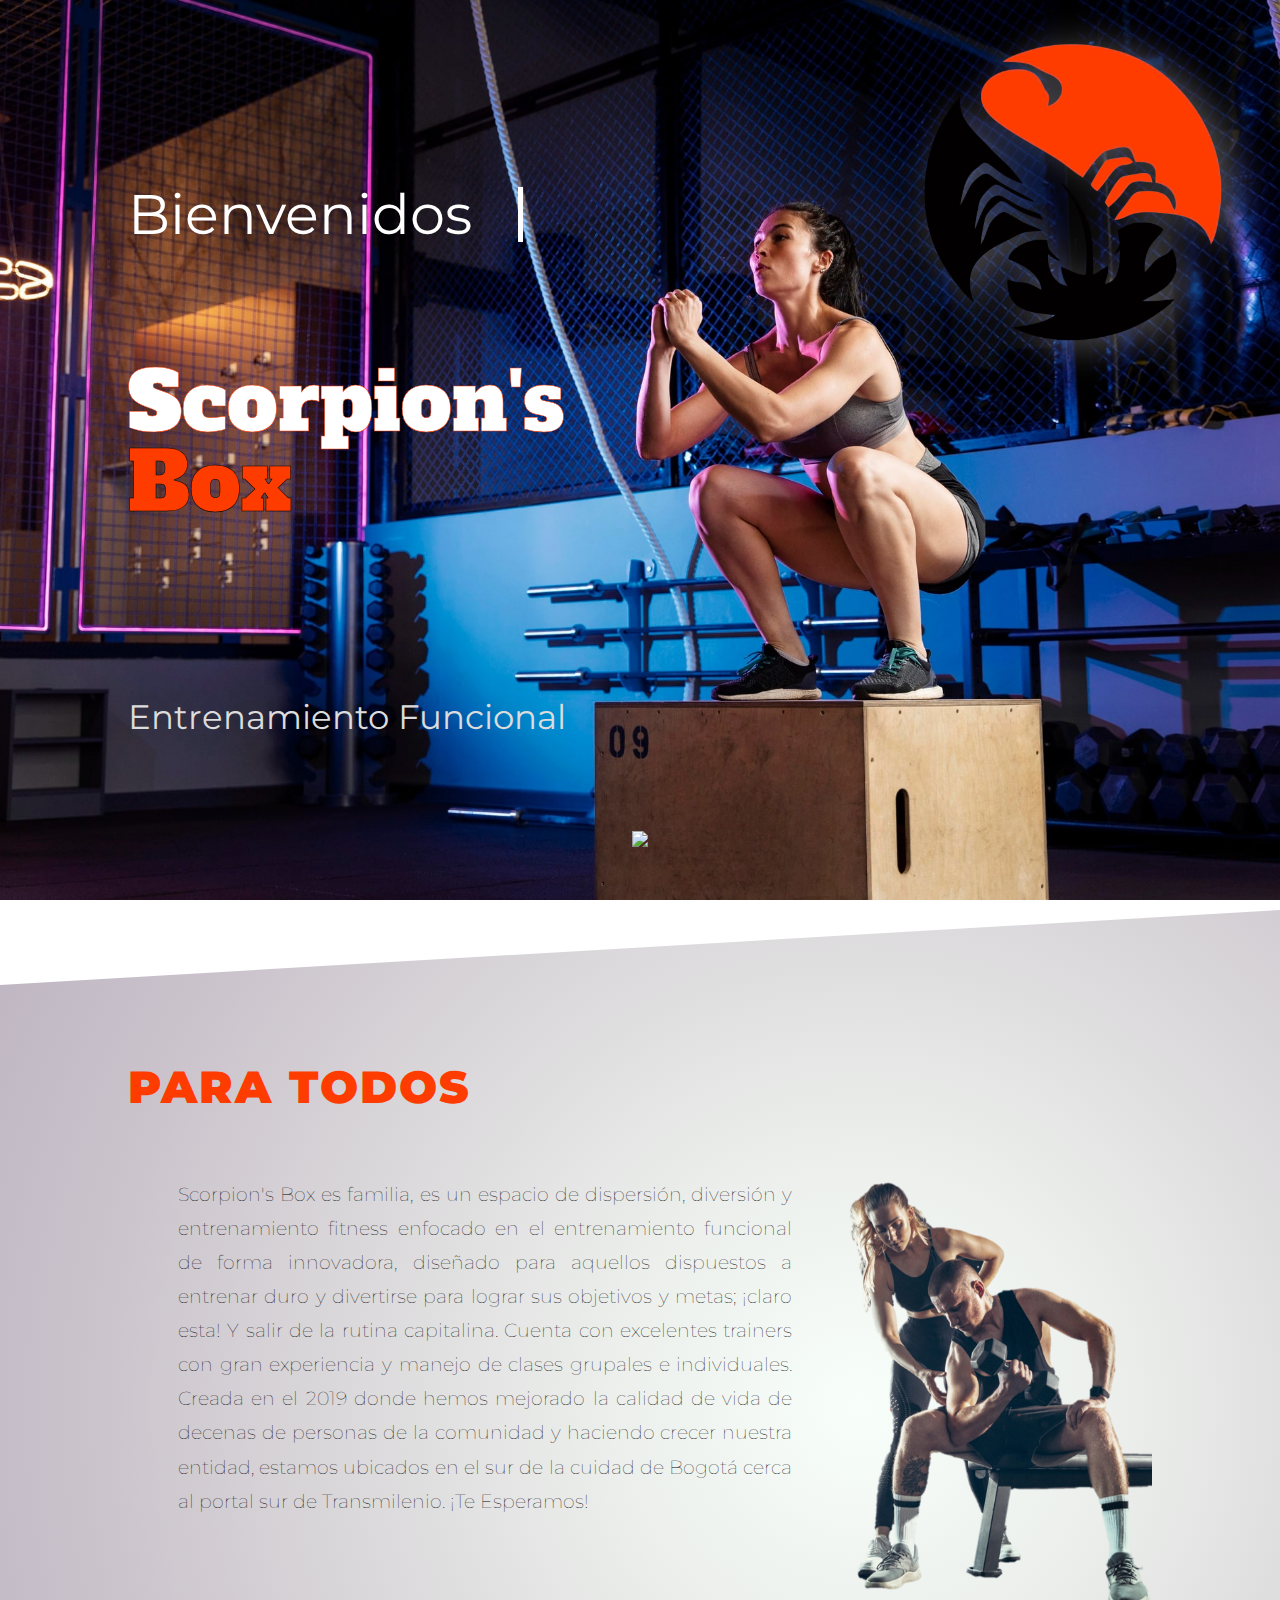
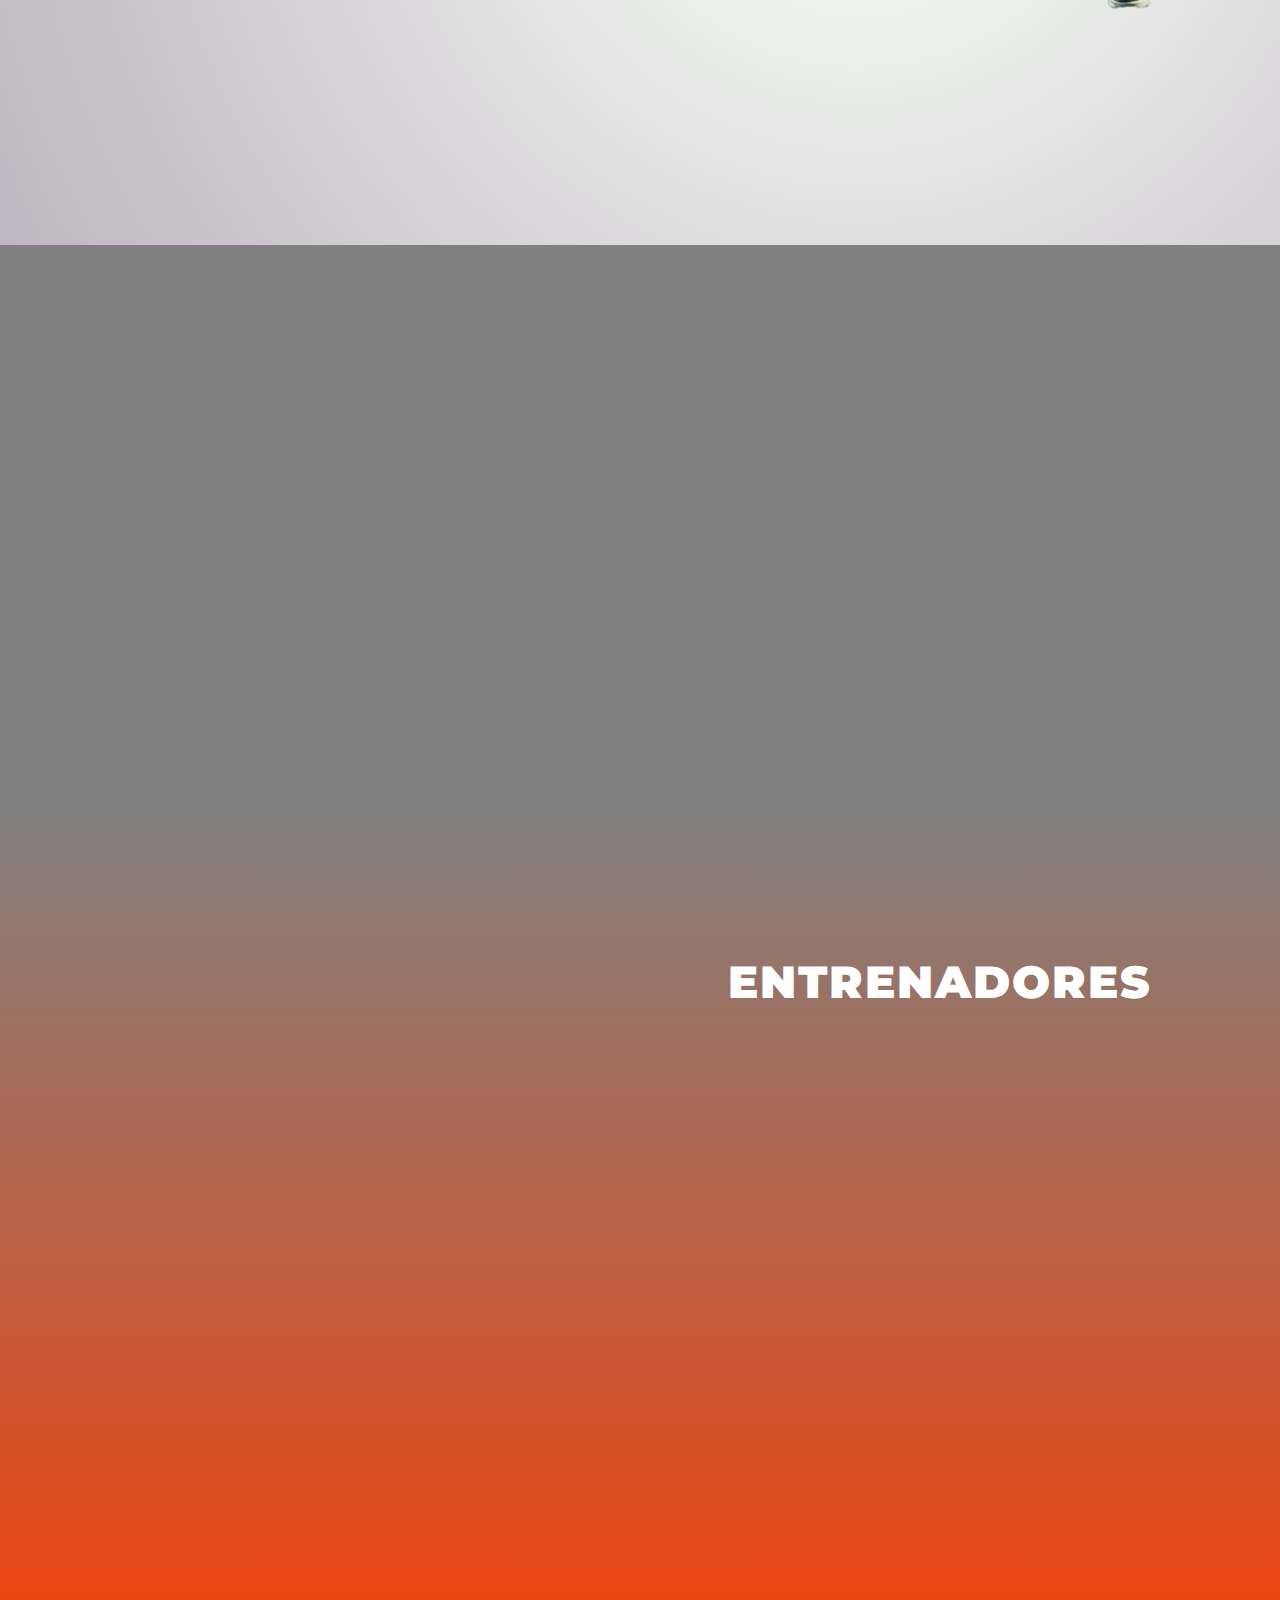
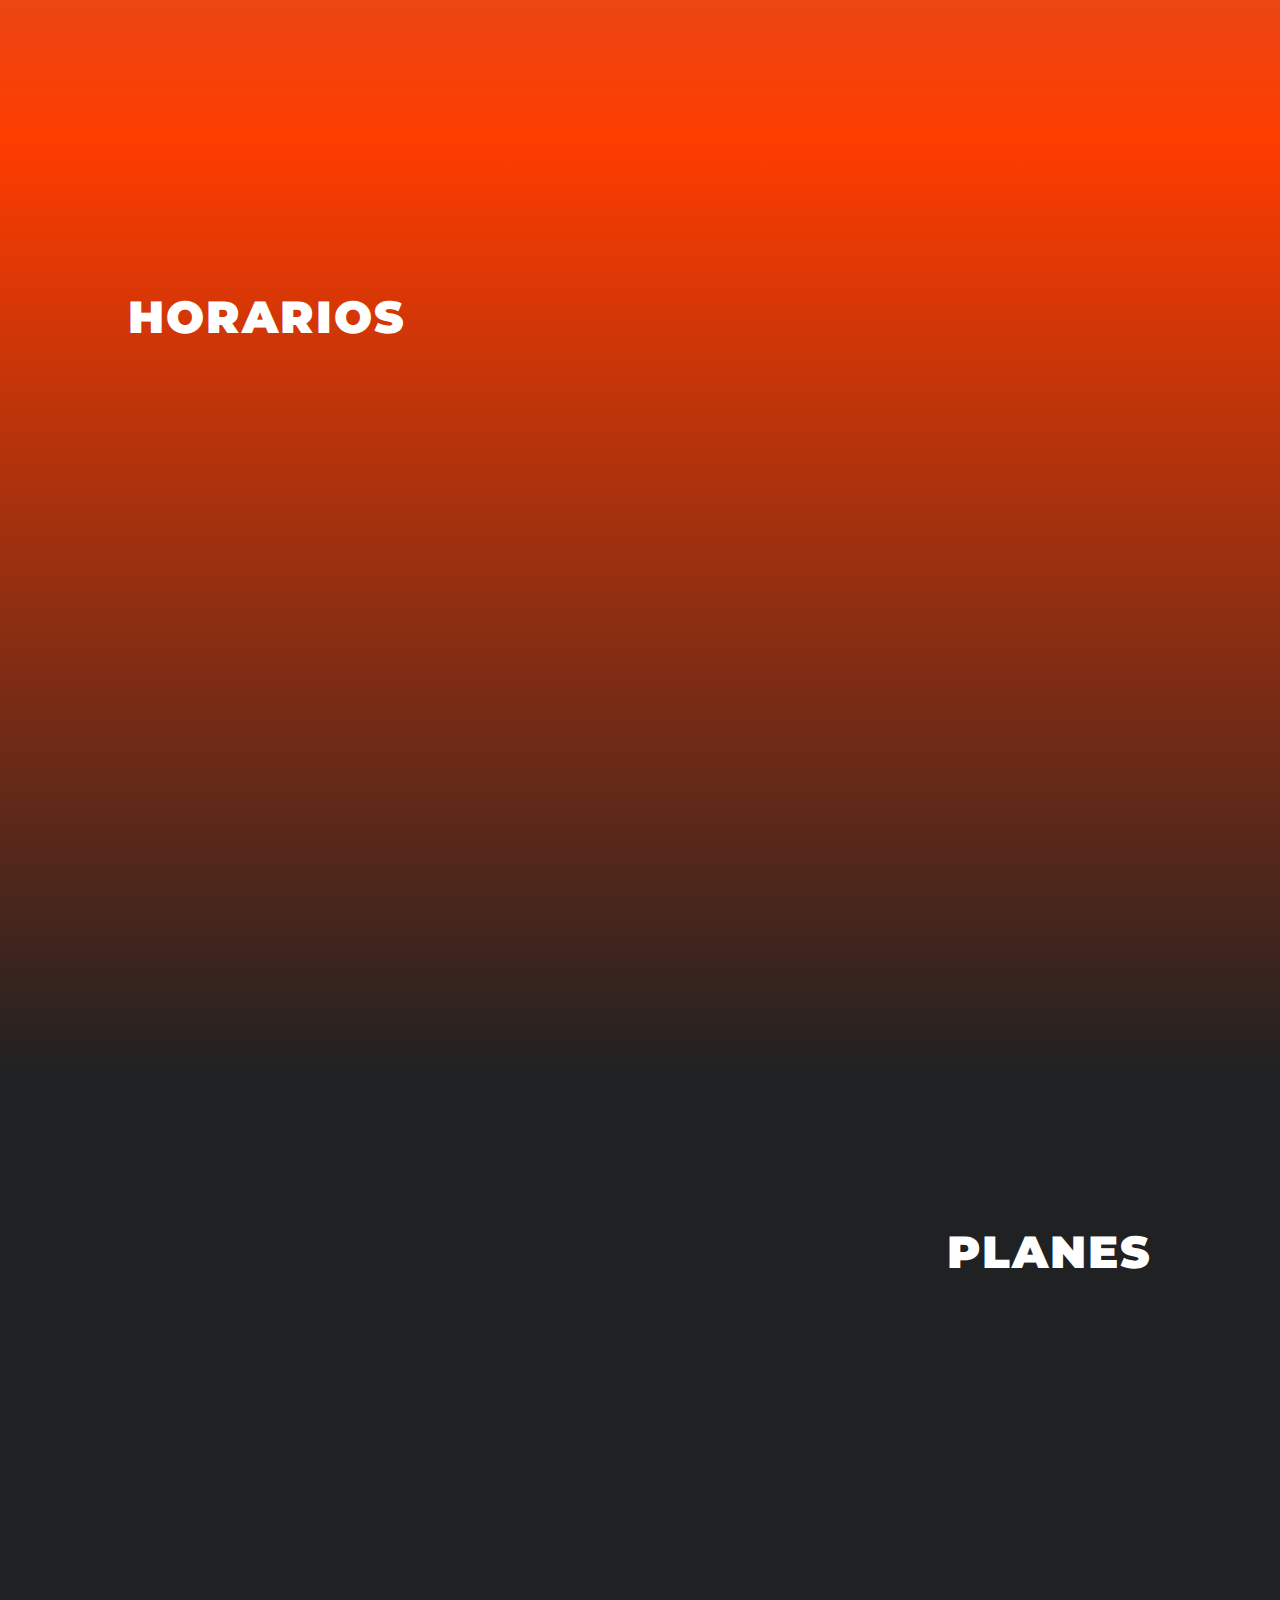
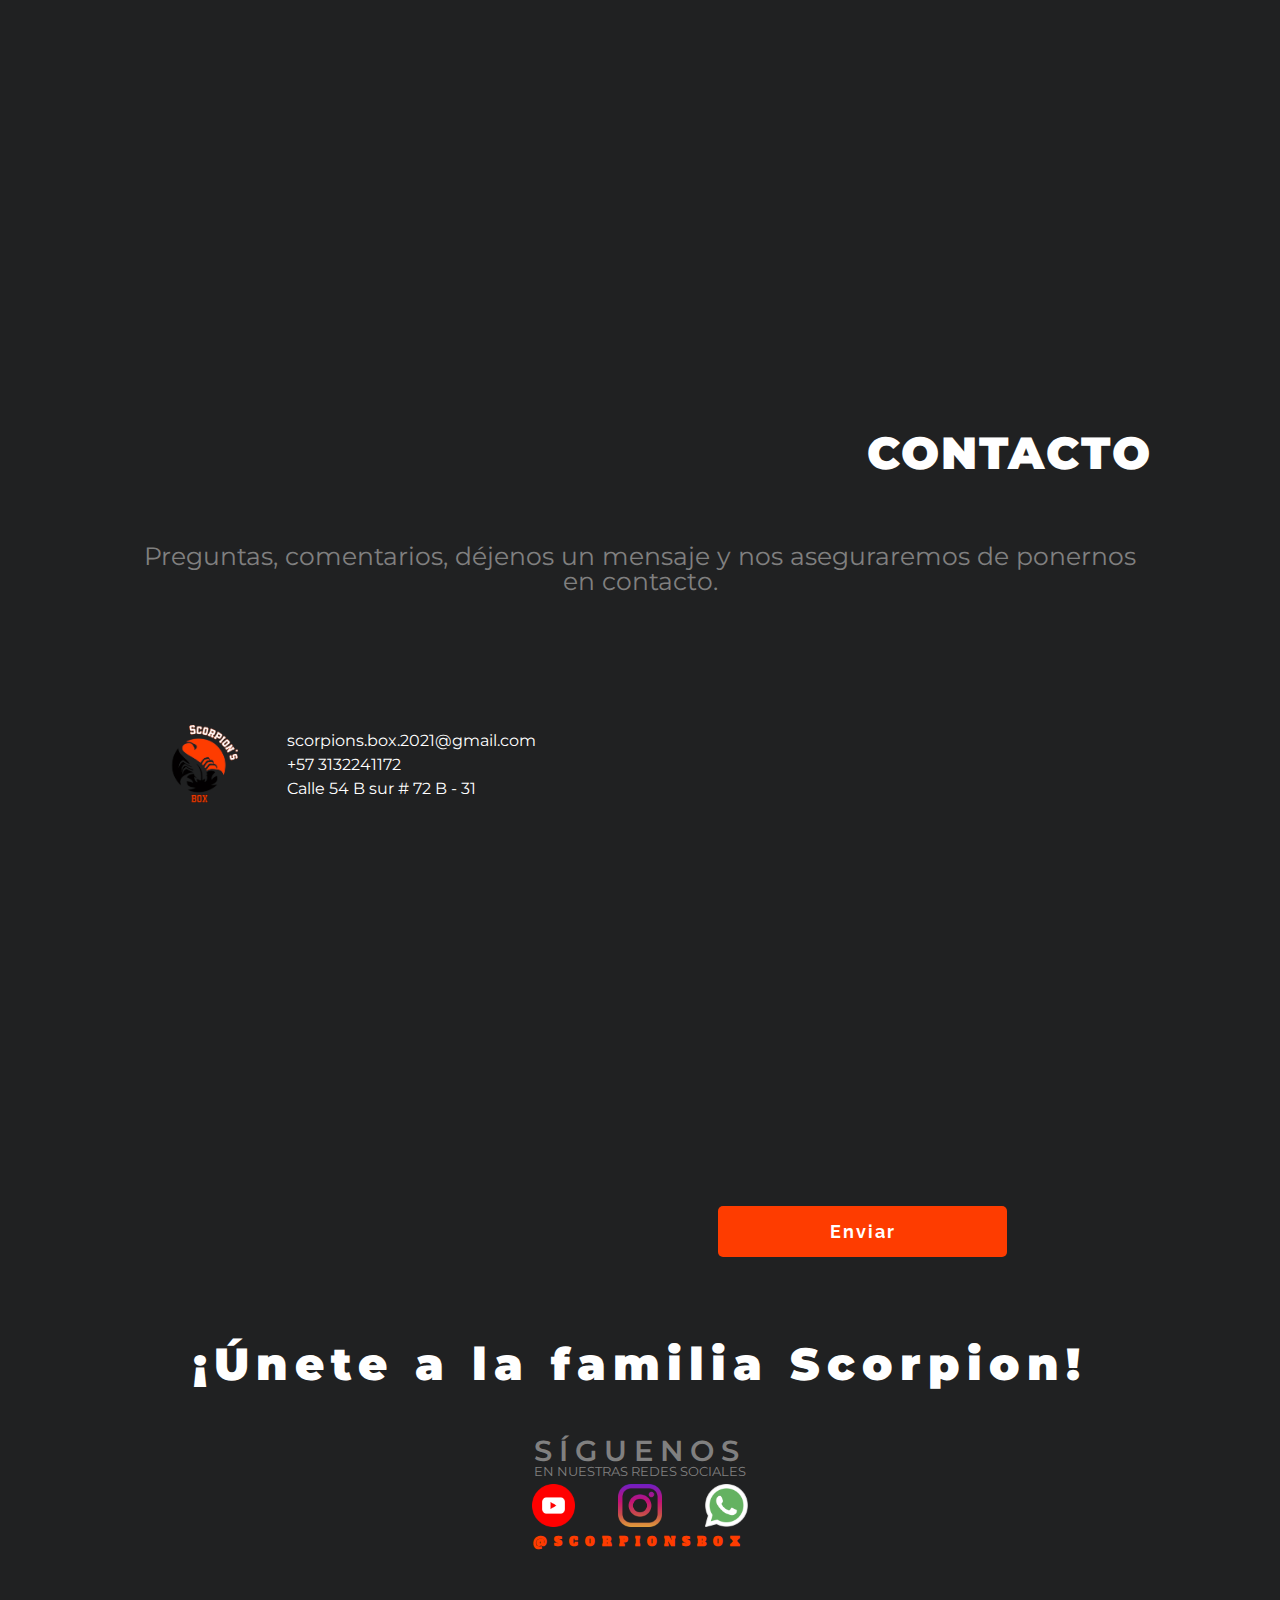
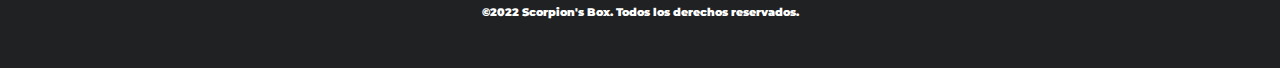
==== commit b5217421: "Añadiendo Planes" ====
--- a/index.html
+++ b/index.html
@@ -10,13 +10,12 @@
     <link rel="stylesheet" href="css/Nosotros.css">
     <link rel="stylesheet" href="css/Cards.css">
     <link rel="stylesheet" href="css/Coachs.css">
+    <link rel="stylesheet" href="css/Planes.css">
     <link rel="stylesheet" href="css/Horarios.css">
     <link rel="stylesheet" href="css/Contacto.css">
     <link rel="stylesheet" href="css/Footer.css">
     <link rel="stylesheet" href="css/style.css">
     <link rel="stylesheet" href="https://unpkg.com/aos@next/dist/aos.css" />
-
-    
 
     <link rel="icon" href="img/icon-scorpions-box.ico" type="image/x-icon">
     
@@ -110,7 +109,7 @@
                                 </div>
                                 <div class="content">
                                     <p class="text">WOD (“Workout of the Day”) Son combinaciones de ejercicios que se propone para cada día de entrenamiento.</p>
-                                    <a href="servicios/wod.html" class="button">Read more</a>
+                                    <a href="servicios.html" class="button">Leer más</a>
                                 </div>
                             </div>
                         </div>
@@ -125,7 +124,7 @@
                                 </div>
                                 <div class="content">
                                     <p class="text">The antsy bingers of Netflix will eagerly anticipate the digital release of the Survive soundtrack, out today.</p>
-                                    <a href="#" class="button">Read more</a>
+                                    <a href="#" class="button">Leer más</a>
                                 </div>
                             </div>
                         </div>
@@ -140,7 +139,7 @@
                                 </div>
                                 <div class="content">
                                     <p class="text">The antsy bingers of Netflix will eagerly anticipate the digital release of the Survive soundtrack, out today.</p>
-                                    <a href="#" class="button">Read more</a>
+                                    <a href="#" class="button">Leer más</a>
                                 </div>
                             </div>
                         </div>
@@ -155,7 +154,7 @@
                                 </div>
                                 <div class="content">
                                     <p class="text">The antsy bingers of Netflix will eagerly anticipate the digital release of the Survive soundtrack, out today.</p>
-                                    <a href="#" class="button">Read more</a>
+                                    <a href="#" class="button">Leer más</a>
                                 </div>
                             </div>
                         </div>
@@ -170,7 +169,7 @@
                                 </div>
                                 <div class="content">
                                     <p class="text">The antsy bingers of Netflix will eagerly anticipate the digital release of the Survive soundtrack, out today.</p>
-                                    <a href="#" class="button">Read more</a>
+                                    <a href="#" class="button">Leer más</a>
                                 </div>
                             </div>
                         </div>
@@ -219,6 +218,28 @@
                     <h1 class="titulo__principal__3-2">Horarios</h1>   
                     <div class="elemento-divisor" data-aos="fade-right" data-aos-duration="1000"></div> 
                 </div>  
+            </section>
+            <section class="contenedor__planes" id="Planes">
+                <div class="titulo__planes__contenedor">
+                    <h1 class="titulo__principal__4-1" data-aos="fade-left" data-aos-duration="700">Como Acceder</h1><br>
+                    <h1 class="titulo__principal__4-2">Planes</h1>   
+                    <div class="elemento-divisor" data-aos="fade-left" data-aos-duration="1000"></div> 
+                </div>
+                <ul class="card__list__planes">
+                    <li class="planes__n1" data-aos="fade-up-left" data-aos-duration="300">
+                        <h1>$7.000 Cop</h1>
+                        <h2>Plan Diario</h2>
+                    </li>
+                    <li class="planes__n2" data-aos="fade-up" data-aos-duration="700">
+                        <h1>$60.000 Cop</h1>
+                        <h2>Plan Mensual</h2>
+                        <h3>Mes Regular</h3>
+                    </li>
+                    <li class="planes__n3" data-aos="fade-up-right" data-aos-duration="300">
+                        <h1>$170.000 Cop</h1>
+                        <h2>Plan Trimestral</h2>
+                    </li>
+                </ul>
             </section>
             <section class="contenedor__contacto" id="Contacto">
                 <div class="titulo__contacto__contenedor">
--- a/css/Cards.css
+++ b/css/Cards.css
@@ -41,6 +41,8 @@
     transition: transform 0.3s;
   }
   .card .data .content {
+    background: linear-gradient(to right, #fe3c00, #fd4f00, #fc5f00, #fa6d00, #f97904);
+    clip-path: polygon(0 10%, 100% 0, 100% 100%, 0% 100%);
     padding: 1em;
     position: relative;
     z-index: 1;
@@ -48,6 +50,8 @@
   .card .text {
     height: 70px;
     margin: 0;
+    margin-top: 20px;
+    text-align: center;
   }
   .card .wrapper:hover .menu-content span {
     transform: translate(-50%, -10px);
@@ -66,9 +70,9 @@
     color: #fff;
     transform: translateY(calc(70px + 4em));
   }
-
-
-
+  .content .button{
+    text-decoration: none;
+  }
   .card .button {
     display: block;
     width: 100px;
--- a/css/Planes.css
+++ b/css/Planes.css
@@ -0,0 +1,112 @@
+.contenedor__planes{
+    display: flex;
+    flex-direction: column;
+    width: auto;
+    padding: 125px 10% 0px 10%;
+    height: 90vh;
+    background: linear-gradient(to bottom, #FE3C00, #202122);
+    display: flex;
+    flex-direction: column;
+    padding: 125px 10% 0px 10%;
+    background: #202122;
+    height: auto;
+    overflow:hidden;
+}
+
+.titulo__planes__contenedor{
+    display: flex;
+    flex-direction: column;
+    align-items: flex-end;
+    position: relative;
+}
+    .titulo__principal__4-1{
+        font-family: 'Raleway', sans-serif;
+        font-size: clamp(0.8rem, 0.17vw + 0.76rem, 0.89rem); 
+        text-transform: uppercase;
+        letter-spacing: 10px;
+        font-weight: bold;
+        color: gray;
+    }
+    .titulo__principal__4-2{
+        text-transform: uppercase;
+        font-size: clamp(1.95rem, 1.56vw + 1.56rem, 2.81rem);
+        letter-spacing: 2px;
+        color: #FFFFFF;
+        font-weight: 900;
+    }
+    #Planes .elemento-divisor{
+        border-bottom: #FE3C00;
+        border-radius: 3px;
+        border-style: solid;
+        padding-top: 15px;
+        position: relative;
+        width: 270px;
+        right: -70px
+    }
+    .card__list__planes{
+        display: flex;
+        padding: 5% 10%;
+    }
+    .card__list__planes li{
+        margin: 15px;
+        height: 450px;
+        width: 33.33%;
+        box-shadow: 0 19px 38px rgb(0 0 0 / 30%), 0 15px 12px rgb(0 0 0 / 20%);
+        border-radius: 5px;
+        display: flex;
+        flex-direction: column;
+        align-items: center;
+        justify-content: space-evenly;
+    }
+    .card__list__planes li h1{
+        font-family: 'Alfa Slab One', sans-serif;
+        font-size: clamp(1.56rem, 1vw + 1.31rem, 2.11rem);
+        color: #FFFFFF;
+    }
+    .planes__n1 {
+        background: radial-gradient(circle at right bottom, #202122 , gray);
+    }
+    .planes__n2{
+        background-image: linear-gradient(to right top, #FE3C00, rgb(255, 140, 0));
+        position: relative;
+        top: -50px;
+    }
+    .planes__n3{
+        background: radial-gradient(circle at right bottom, #202122 , gray);
+    }
+
+    @media screen and (max-width: 1303px){
+        .card__list__planes li h1{
+            color: #FFFFFF;
+            font-size: clamp(1.25rem, 0.61vw + 1.1rem, 1.58rem);
+        }
+    }
+    @media screen and (max-width: 800px){
+        .card__list__planes{
+            display: flex;
+            flex-direction: column;
+            align-items: center;
+            padding: 0;
+        }
+        .planes__n2{
+            background-image: linear-gradient(to right top, #FE3C00, rgb(255, 140, 0));
+            position:initial;
+            top: 0px;
+        }
+        .card__list__planes li {
+            margin: 15px;
+            height: 300px;
+            width: 100%;
+            box-shadow: 0 19px 38px rgb(0 0 0 / 30%), 0 15px 12px rgb(0 0 0 / 20%);
+            border-radius: 5px;
+            display: flex;
+            flex-direction: column;
+            align-items: center;
+            justify-content: space-evenly;
+        }
+        .card__list__planes li h1{
+            font-family: 'Alfa Slab One', sans-serif;
+            font-size: clamp(1.56rem, 1vw + 1.31rem, 2.11rem);
+            color: #FFFFFF;
+        }
+    }
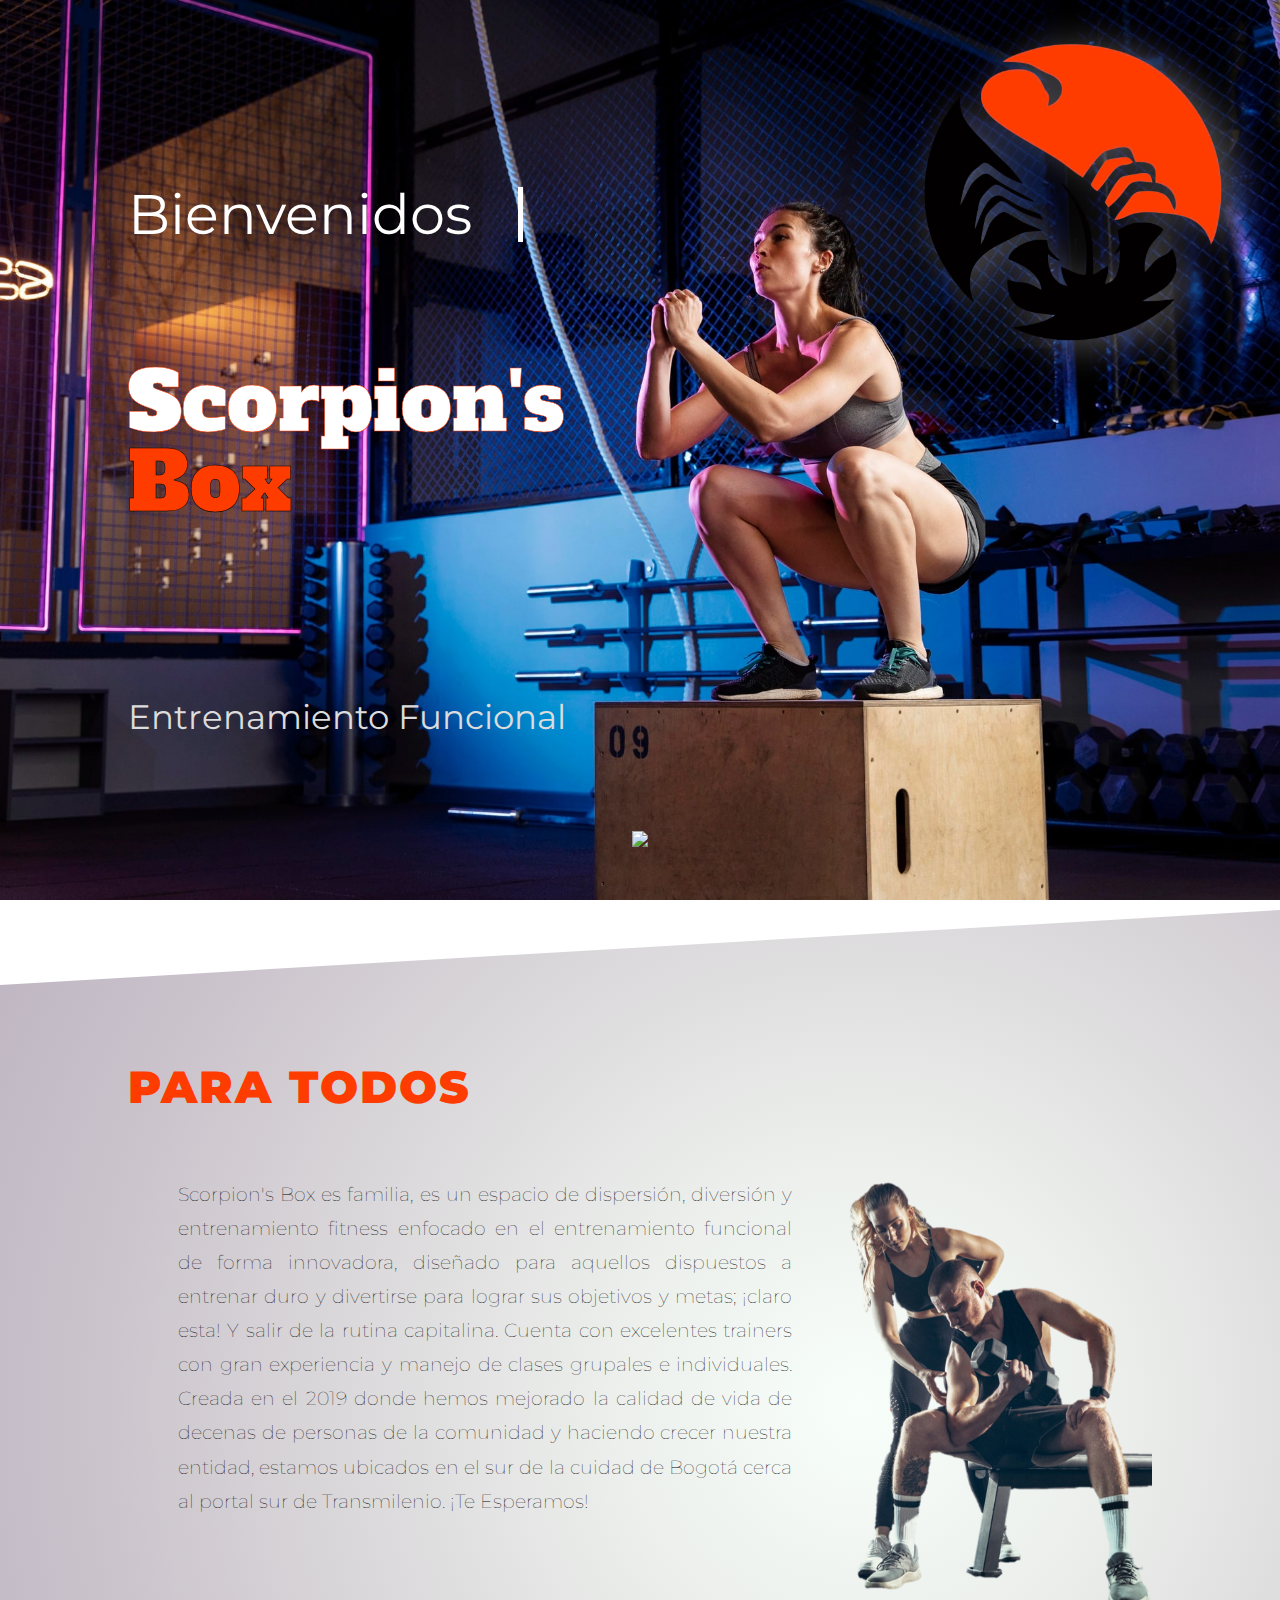
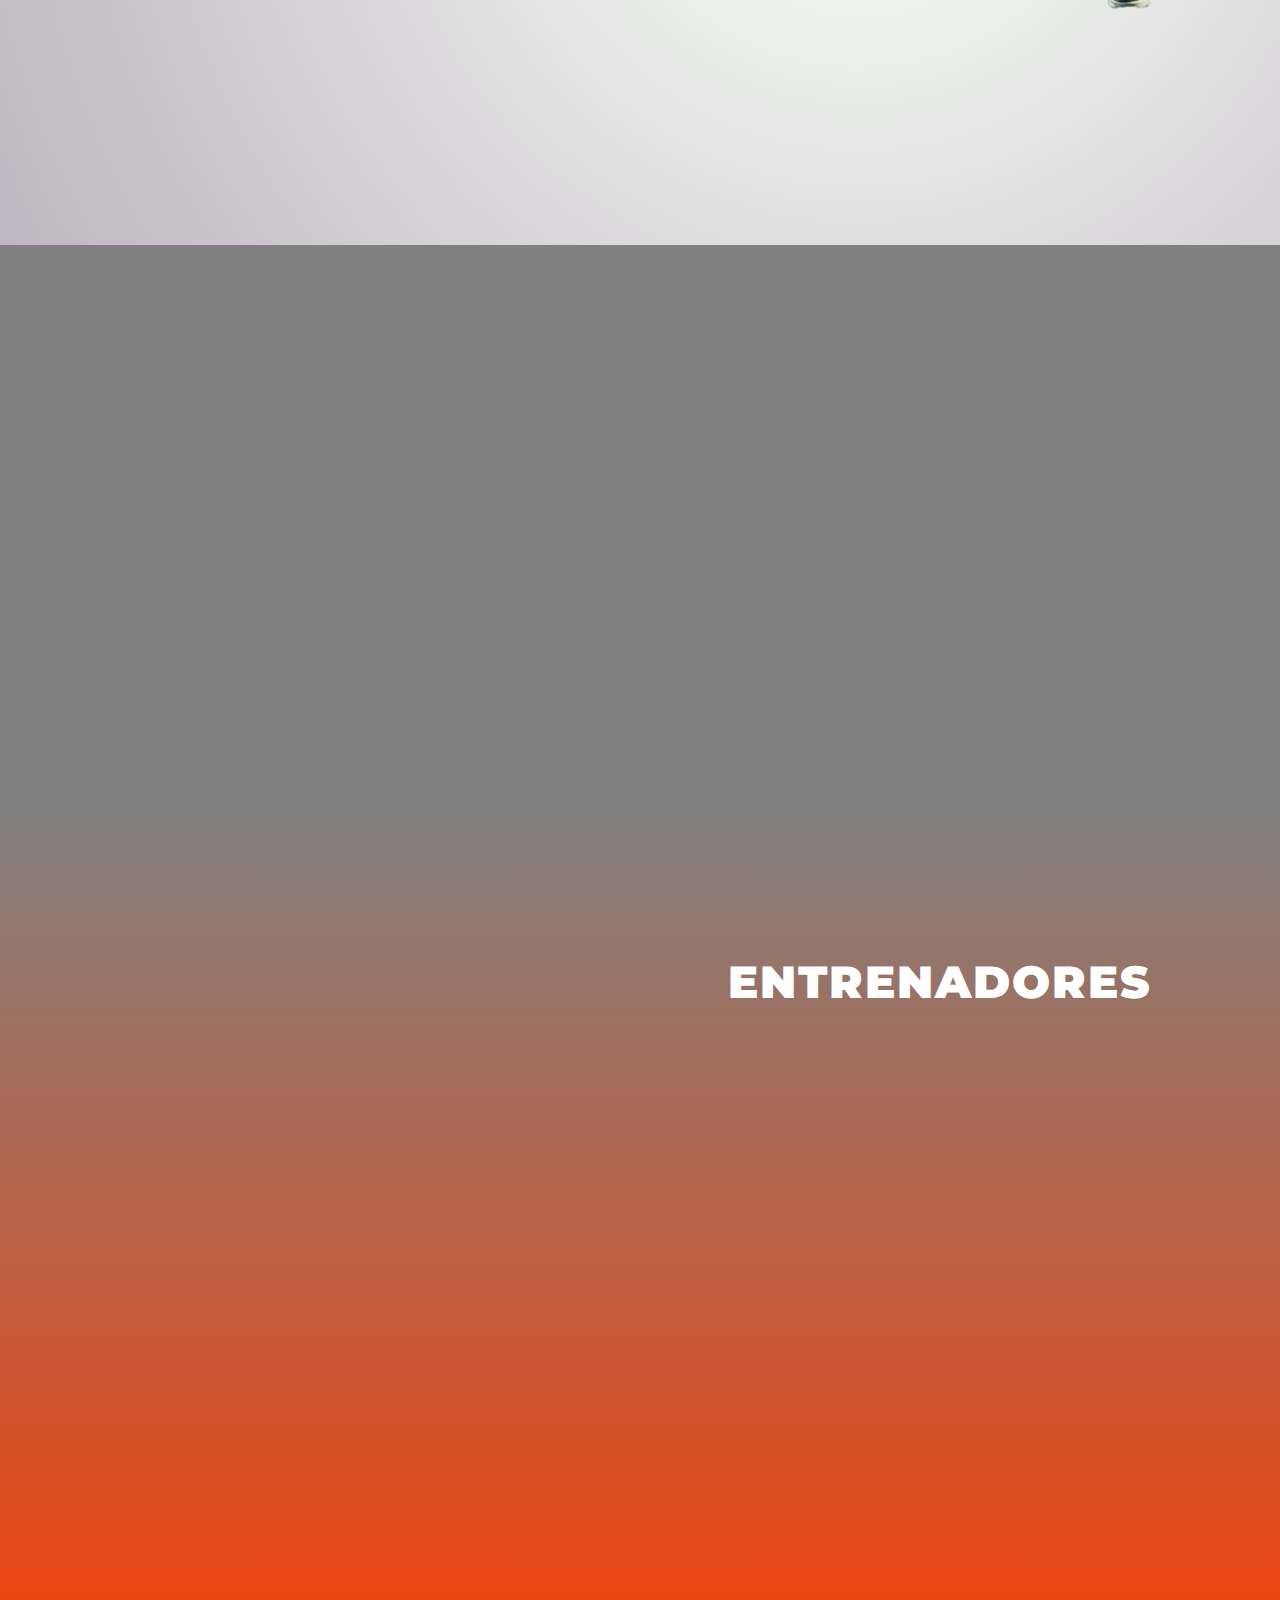
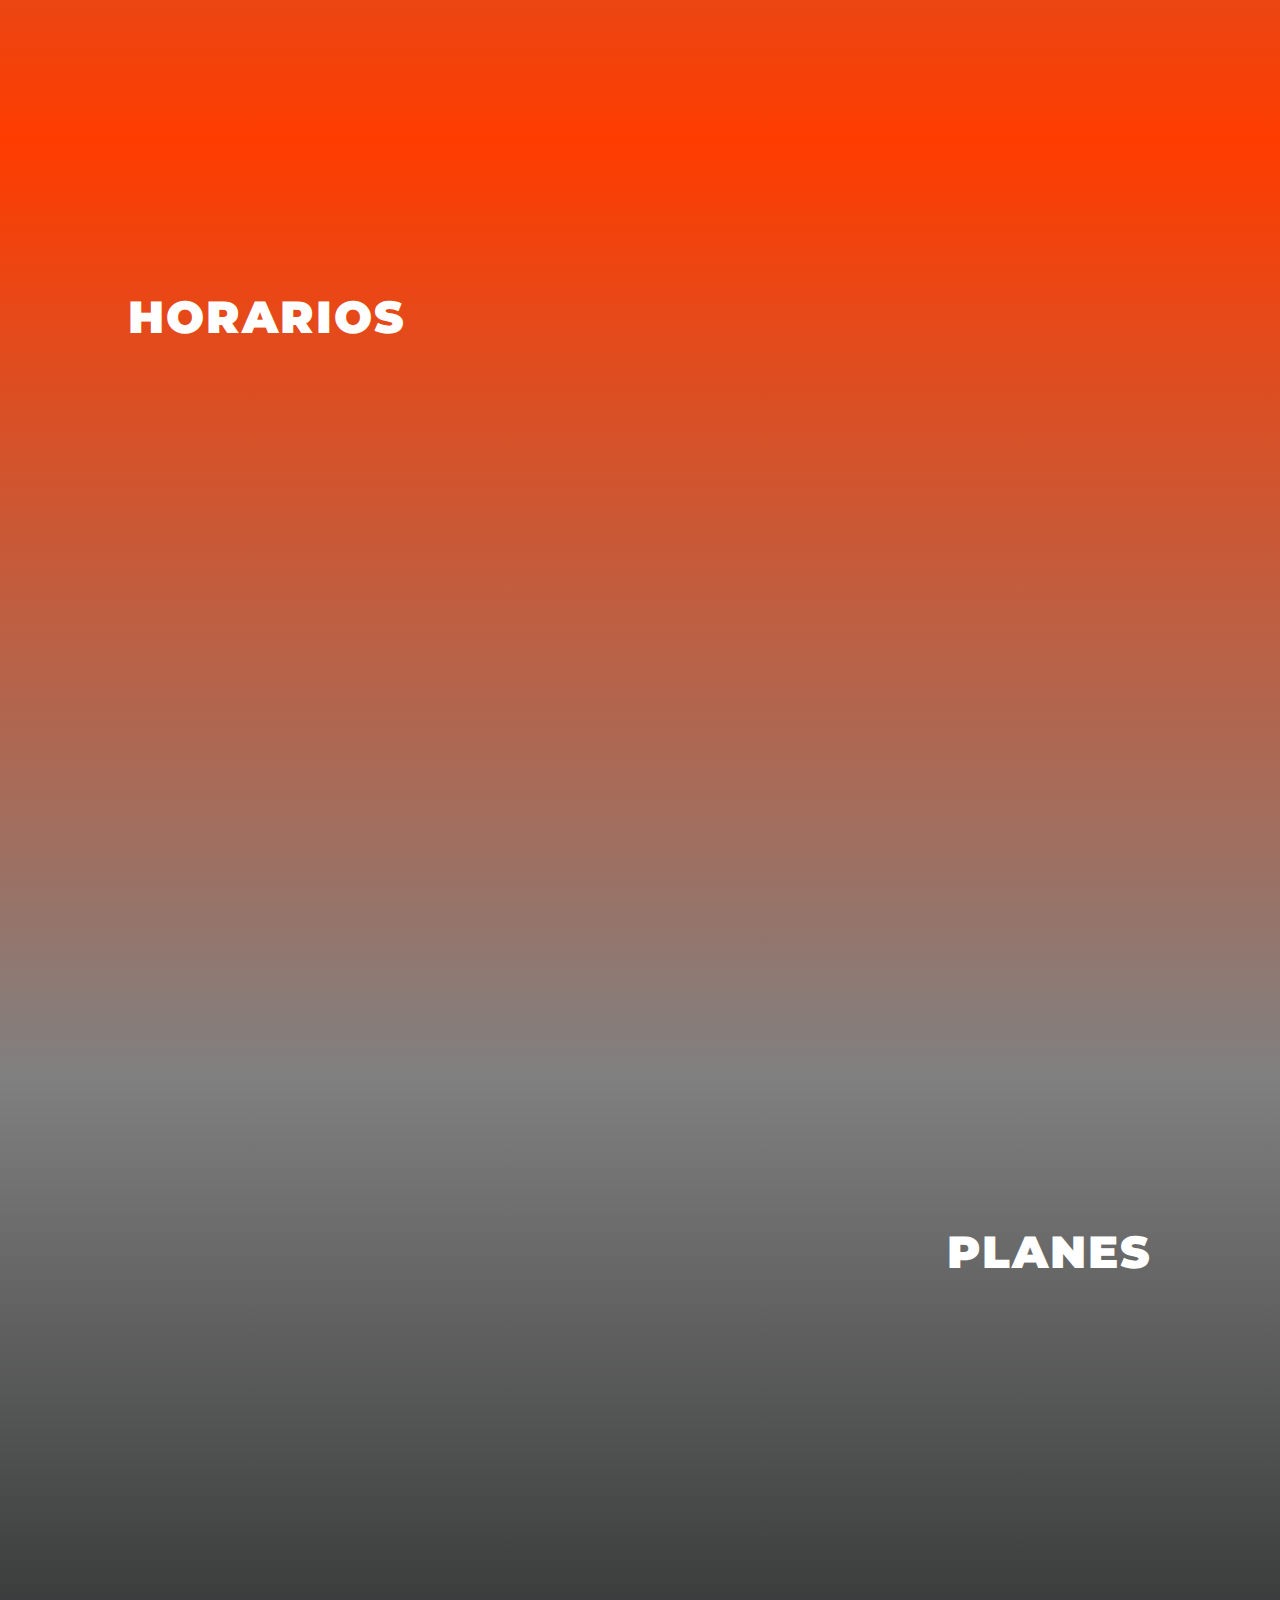
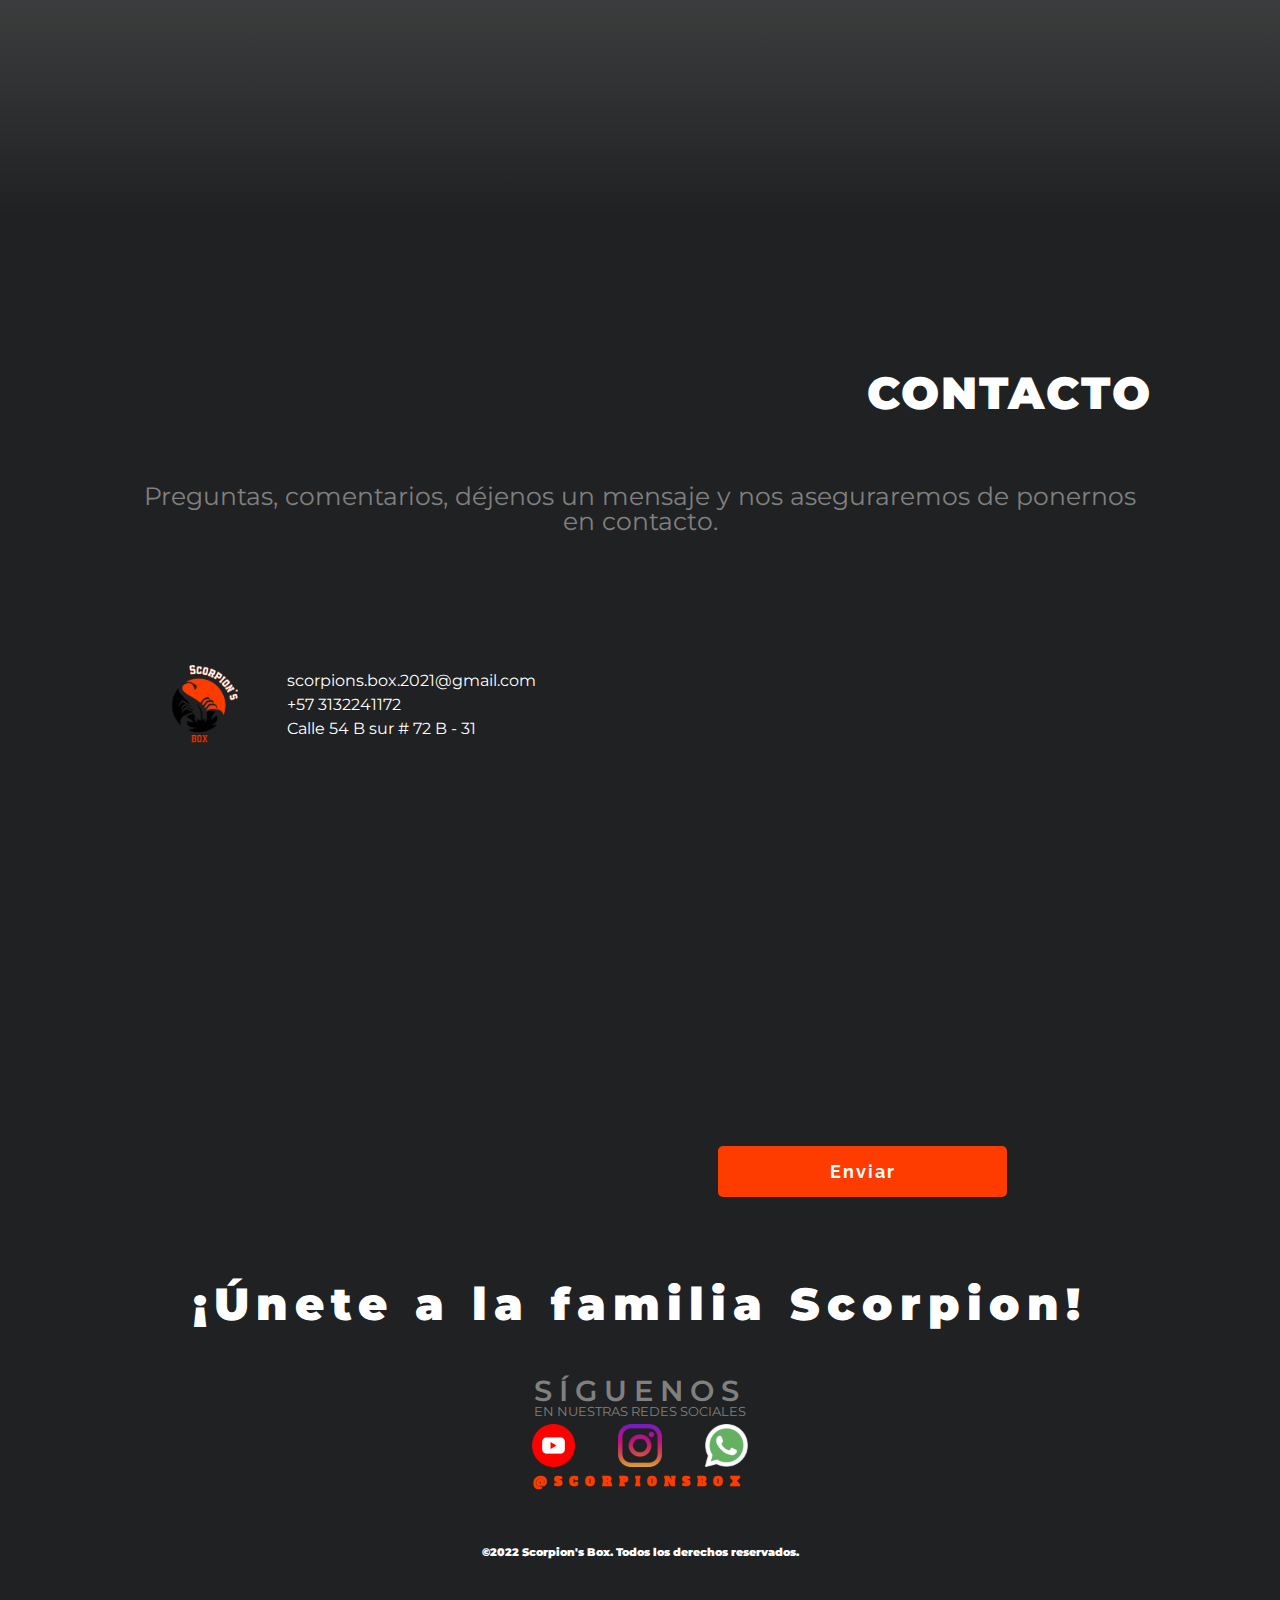
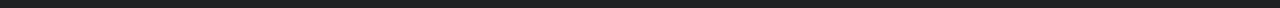
==== commit afa90003: "Añadiendo horarios" ====
--- a/index.html
+++ b/index.html
@@ -51,6 +51,7 @@
                         <li class="barraNavegacion__menu__item"><a href="#Nosotros">Nosotros</a></li>
                         <li class="barraNavegacion__menu__item"><a href="#Entrenadores">Entrenadores</a></li>
                         <li class="barraNavegacion__menu__item"><a href="#Horarios">Horarios</a></li>
+                        <li class="barraNavegacion__menu__item"><a href="#Planes">Planes</a>></li>
                         <li class="barraNavegacion__menu__item"><a href="#Contacto">Contacto</a></li>
                     </ul>
                 </div>        
@@ -98,7 +99,7 @@
                     </figure>
                 </div>
             </section>
-            <section class="contenedor__cards">
+            <section class="contenedor__cards" id="Cards">
                     <div class="card">
                         <div class="wrapper" data-aos="fade-up-right" data-aos-duration="700">
                             <img src="img/Cards/card1.jpg" alt="">
@@ -217,29 +218,55 @@
                     <h1 class="titulo__principal__3-1" data-aos="fade-right" data-aos-duration="700">Fortalecimiento diario</h1><br>
                     <h1 class="titulo__principal__3-2">Horarios</h1>   
                     <div class="elemento-divisor" data-aos="fade-right" data-aos-duration="1000"></div> 
-                </div>  
+                </div>
+                <div class="horarios">
+                    <div class="horarios__clases" data-aos="zoom-in" data-aos-duration="700">
+                    </div>
+                </div>
             </section>
             <section class="contenedor__planes" id="Planes">
                 <div class="titulo__planes__contenedor">
-                    <h1 class="titulo__principal__4-1" data-aos="fade-left" data-aos-duration="700">Como Acceder</h1><br>
-                    <h1 class="titulo__principal__4-2">Planes</h1>   
+                    <h1 class="titulo__principal__5-1" data-aos="fade-left" data-aos-duration="700">Como Acceder</h1><br>
+                    <h1 class="titulo__principal__5-2">Planes</h1>   
                     <div class="elemento-divisor" data-aos="fade-left" data-aos-duration="1000"></div> 
                 </div>
-                <ul class="card__list__planes">
-                    <li class="planes__n1" data-aos="fade-up-left" data-aos-duration="300">
+                <div class="card__list__planes">
+                    <div class="card card__n1" data-aos="flip-left" data-aos-duration="700">
                         <h1>$7.000 Cop</h1>
-                        <h2>Plan Diario</h2>
-                    </li>
-                    <li class="planes__n2" data-aos="fade-up" data-aos-duration="700">
+                        <h4>Plan Diario</h4>
+                            <ul class="card__condiciones">
+                                <li class="card__condiciones__titulo">Condiciones</li>
+                                <li> - Sin derecho a inscripción</li>
+                                <li> - Acceso solo a 1 hora de clase</li>
+                            </ul>
+                        <a href="https://wa.me/message/RNMPOKKTN3J4K1">Contactar</a>
+                    </div>                      
+                    <div class="card card__n2" data-aos="flip-up" data-aos-duration="1000">
                         <h1>$60.000 Cop</h1>
-                        <h2>Plan Mensual</h2>
-                        <h3>Mes Regular</h3>
-                    </li>
-                    <li class="planes__n3" data-aos="fade-up-right" data-aos-duration="300">
-                        <h1>$170.000 Cop</h1>
-                        <h2>Plan Trimestral</h2>
-                    </li>
-                </ul>
+                        <h4>Plan Mensual</h4>
+                        <h4>Básico</h4>
+                        <ul class="card__condiciones">
+                            <li class="card__condiciones__titulo">Condiciones</li>
+                            <li> - Sin derecho a inscripción</li>
+                            <li> - Acceso programa mensual</li>
+                            <li> - Derecho a invitar 3 amigos al mes</li>
+                        </ul>
+                        <a href="https://wa.me/message/RNMPOKKTN3J4K1">Contactar</a>
+                    </div>                      
+                    <div class="card card__n3" data-aos="flip-right" data-aos-duration="700">
+                        <h1>$100.000 Cop</h1>
+                        <h4>Plan Mensual</h4>
+                        <h4>Premium</h4>
+                        <ul class="card__condiciones">
+                            <li class="card__condiciones__titulo">Condiciones</li>
+                            <li> - Con derecho a inscripción</li>
+                            <li> - Kit de bienvenida</li>
+                            <li> - Acceso programa mensual</li>
+                            <li> - Derecho a invitar 5 amigos al mes</li>
+                        </ul>
+                        <a href="https://wa.me/message/RNMPOKKTN3J4K1">Contactar</a>
+                    </div>               
+                </div>
             </section>
             <section class="contenedor__contacto" id="Contacto">
                 <div class="titulo__contacto__contenedor">
--- a/css/Cards.css
+++ b/css/Cards.css
@@ -27,7 +27,7 @@
     min-height: 540px;
     position: relative;
     overflow: hidden;
-    box-shadow: 0 19px 38px rgba(0, 0, 0, 0.3), 0 15px 12px rgba(0, 0, 0, 0.2);
+    box-shadow: 0 2px 5px rgba(0, 0, 0, 0.2);
     border-radius: 5px;
   }
   .card .wrapper:hover .data {
--- a/css/Planes.css
+++ b/css/Planes.css
@@ -3,31 +3,27 @@
     flex-direction: column;
     width: auto;
     padding: 125px 10% 0px 10%;
-    height: 90vh;
-    background: linear-gradient(to bottom, #FE3C00, #202122);
     display: flex;
     flex-direction: column;
     padding: 125px 10% 0px 10%;
-    background: #202122;
-    height: auto;
+    background: linear-gradient(180deg, #808080 0%, #202122 100%);
     overflow:hidden;
-}
-
+}   
 .titulo__planes__contenedor{
     display: flex;
     flex-direction: column;
     align-items: flex-end;
     position: relative;
 }
-    .titulo__principal__4-1{
+    .titulo__principal__5-1{
         font-family: 'Raleway', sans-serif;
         font-size: clamp(0.8rem, 0.17vw + 0.76rem, 0.89rem); 
         text-transform: uppercase;
         letter-spacing: 10px;
         font-weight: bold;
-        color: gray;
+        color: black;
     }
-    .titulo__principal__4-2{
+    .titulo__principal__5-2{
         text-transform: uppercase;
         font-size: clamp(1.95rem, 1.56vw + 1.56rem, 2.81rem);
         letter-spacing: 2px;
@@ -43,70 +39,70 @@
         width: 270px;
         right: -70px
     }
-    .card__list__planes{
-        display: flex;
-        padding: 5% 10%;
-    }
-    .card__list__planes li{
-        margin: 15px;
-        height: 450px;
-        width: 33.33%;
-        box-shadow: 0 19px 38px rgb(0 0 0 / 30%), 0 15px 12px rgb(0 0 0 / 20%);
+.card__list__planes{
+    display: flex;
+    justify-content: center;
+}
+    .card__list__planes .card{
+        width: 300px;
+        height: 380px;
         border-radius: 5px;
+        box-shadow: 0 2px 2px rgba(0, 0, 0, 0.2);
+        overflow: hidden;
+        margin: 20px;
+        margin-bottom: 10%;
+        text-align: center;
+        transition: all 0.25s;
         display: flex;
         flex-direction: column;
-        align-items: center;
         justify-content: space-evenly;
+        align-items: center;     
     }
-    .card__list__planes li h1{
+    .card__list__planes .card:hover{
+        transform: translateY(-15px);
+        box-shadow: 0 12px 16px rgba(0, 0, 0, 0.2);
+    }
+    .card__list__planes .card h1{
         font-family: 'Alfa Slab One', sans-serif;
         font-size: clamp(1.56rem, 1vw + 1.31rem, 2.11rem);
         color: #FFFFFF;
     }
-    .planes__n1 {
-        background: radial-gradient(circle at right bottom, #202122 , gray);
+    .card__list__planes .card h4{
+        font-weight: 600;
+        color: #202122;
     }
-    .planes__n2{
-        background-image: linear-gradient(to right top, #FE3C00, rgb(255, 140, 0));
-        position: relative;
-        top: -50px;
+    .card__n1{
+        background: linear-gradient(0deg, #202122 0%, #454545 100%)
     }
-    .planes__n3{
-        background: radial-gradient(circle at right bottom, #202122 , gray);
+    .card__n2{
+        background: linear-gradient(0deg, #FE3C00 0%, #B84000 100%)
     }
-
-    @media screen and (max-width: 1303px){
-        .card__list__planes li h1{
-            color: #FFFFFF;
-            font-size: clamp(1.25rem, 0.61vw + 1.1rem, 1.58rem);
-        }
+    .card__n3{
+        background: linear-gradient(0deg, #202122 0%, #454545 100%)
     }
-    @media screen and (max-width: 800px){
-        .card__list__planes{
-            display: flex;
-            flex-direction: column;
-            align-items: center;
-            padding: 0;
-        }
-        .planes__n2{
-            background-image: linear-gradient(to right top, #FE3C00, rgb(255, 140, 0));
-            position:initial;
-            top: 0px;
-        }
-        .card__list__planes li {
-            margin: 15px;
-            height: 300px;
-            width: 100%;
-            box-shadow: 0 19px 38px rgb(0 0 0 / 30%), 0 15px 12px rgb(0 0 0 / 20%);
-            border-radius: 5px;
-            display: flex;
-            flex-direction: column;
-            align-items: center;
-            justify-content: space-evenly;
-        }
-        .card__list__planes li h1{
-            font-family: 'Alfa Slab One', sans-serif;
-            font-size: clamp(1.56rem, 1vw + 1.31rem, 2.11rem);
-            color: #FFFFFF;
-        }
+    .card__list__planes .card__condiciones .card__condiciones__titulo{
+        color: black;
+        width: 100%;
+        letter-spacing: 7px;
+        font-weight: 900;
     }
+    .card__list__planes .card__condiciones{
+        display: flex;
+        flex-direction: column;
+        align-items: stretch;
+        line-height: 25px;
+        color: gainsboro;
+    }
+    .card__list__planes .card a {
+        font-weight: 900;
+        text-decoration: none;
+        color: black;
+    }
+@media screen and (max-width: 800px){
+    .card__list__planes {
+        flex-direction: column;
+    }
+    .card__list__planes .card {
+        margin: 5% 0 ;
+    }
+}
--- a/css/Horarios.css
+++ b/css/Horarios.css
@@ -4,7 +4,7 @@
     width: auto;
     padding: 125px 10% 0px 10%;
     height: 90vh;
-    background: linear-gradient(to bottom, #FE3C00, #202122);
+    background: linear-gradient(to bottom, #FE3C00, #808080);
 }
 .titulo__horarios__contenedor{
     display: flex;
@@ -35,4 +35,26 @@
         padding-top: 15px;
         position: relative;
         width: 270px;
-    }+    }
+    .horarios {
+        display: flex;
+        height: 800px;
+        justify-content: center;
+        margin: 5% 0;
+        width: 100%;   
+    }
+    .horarios__clases{
+        align-items: center;
+        background: #FFFFFF;
+        background-image: url(../img/horarios_bg.png);
+        background-position: center;
+        background-repeat: no-repeat;
+        background-size: cover;
+        border-radius: 5px;
+        box-shadow: 0 12px 16px rgba(0, 0, 0, 0.2);
+        display: flex;
+        flex-direction: column;
+        height: auto;
+        min-width: 350px;
+        width: 500px;      
+    }
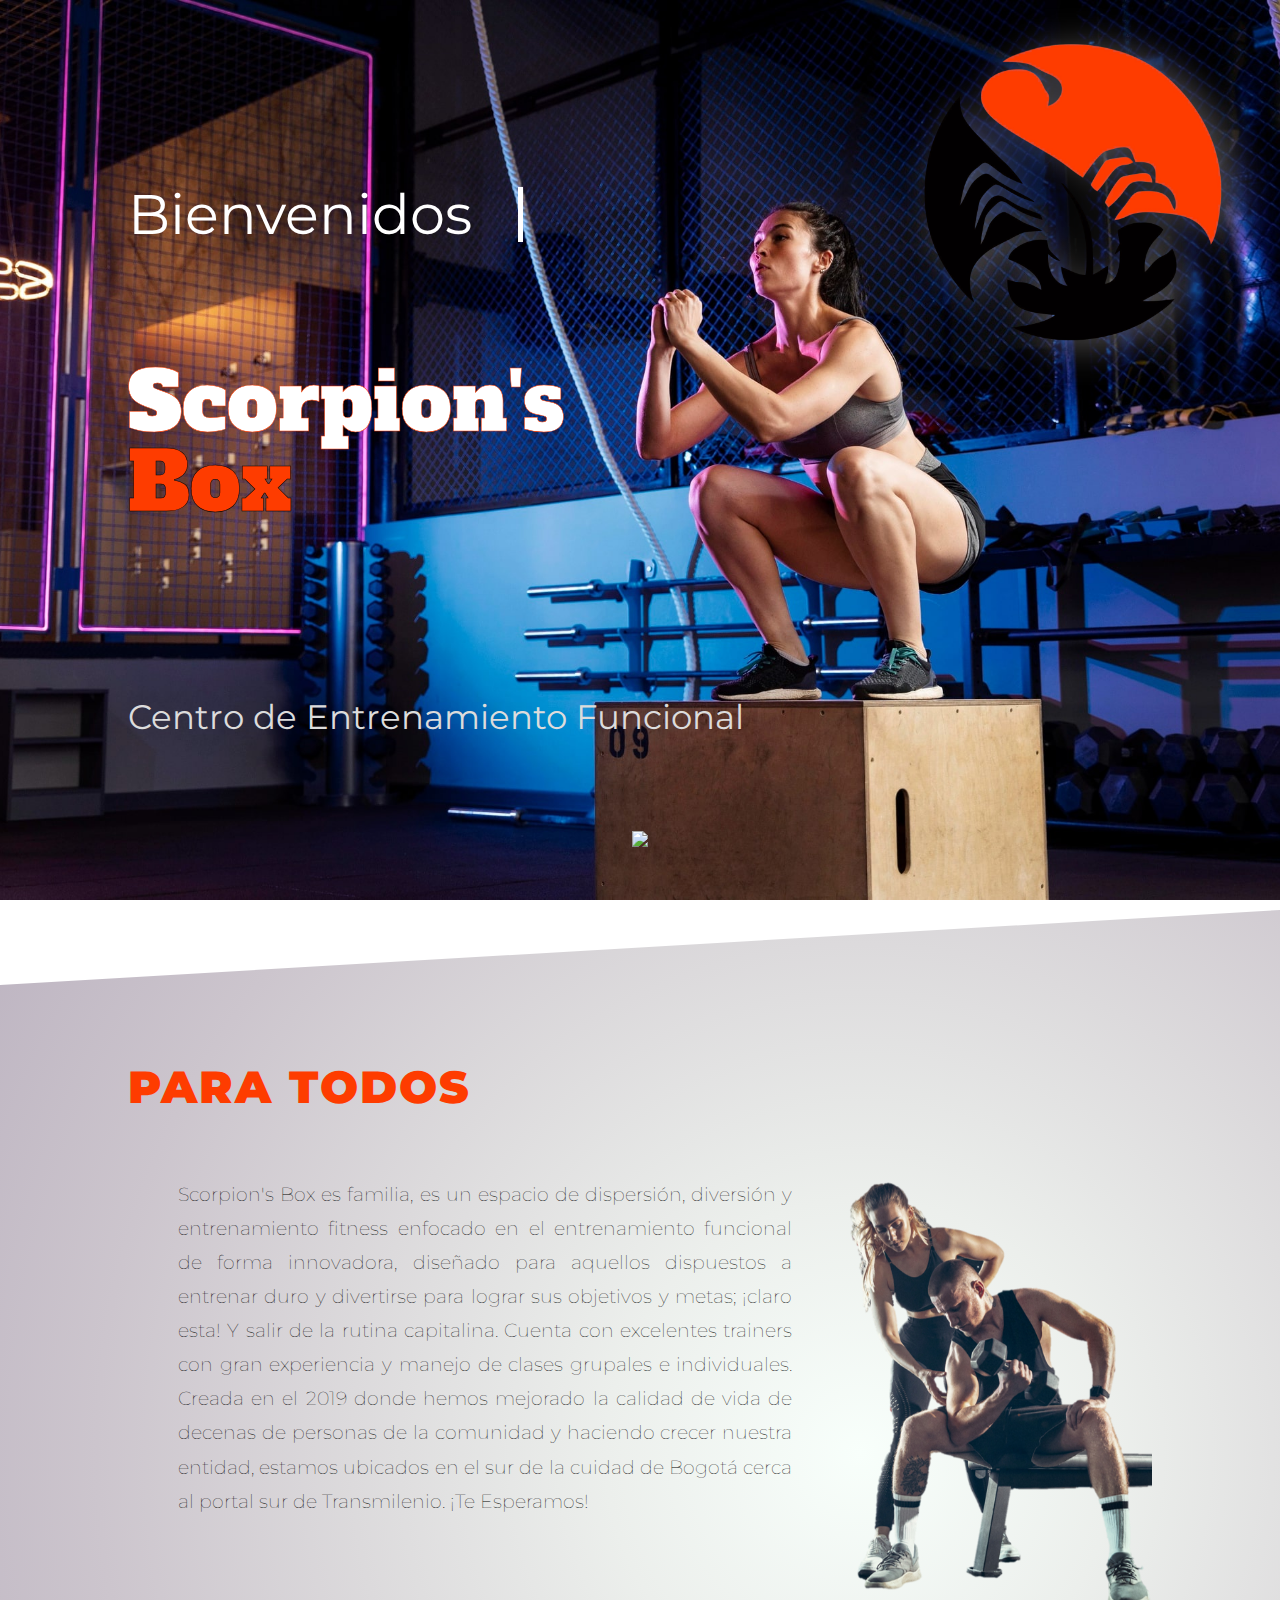
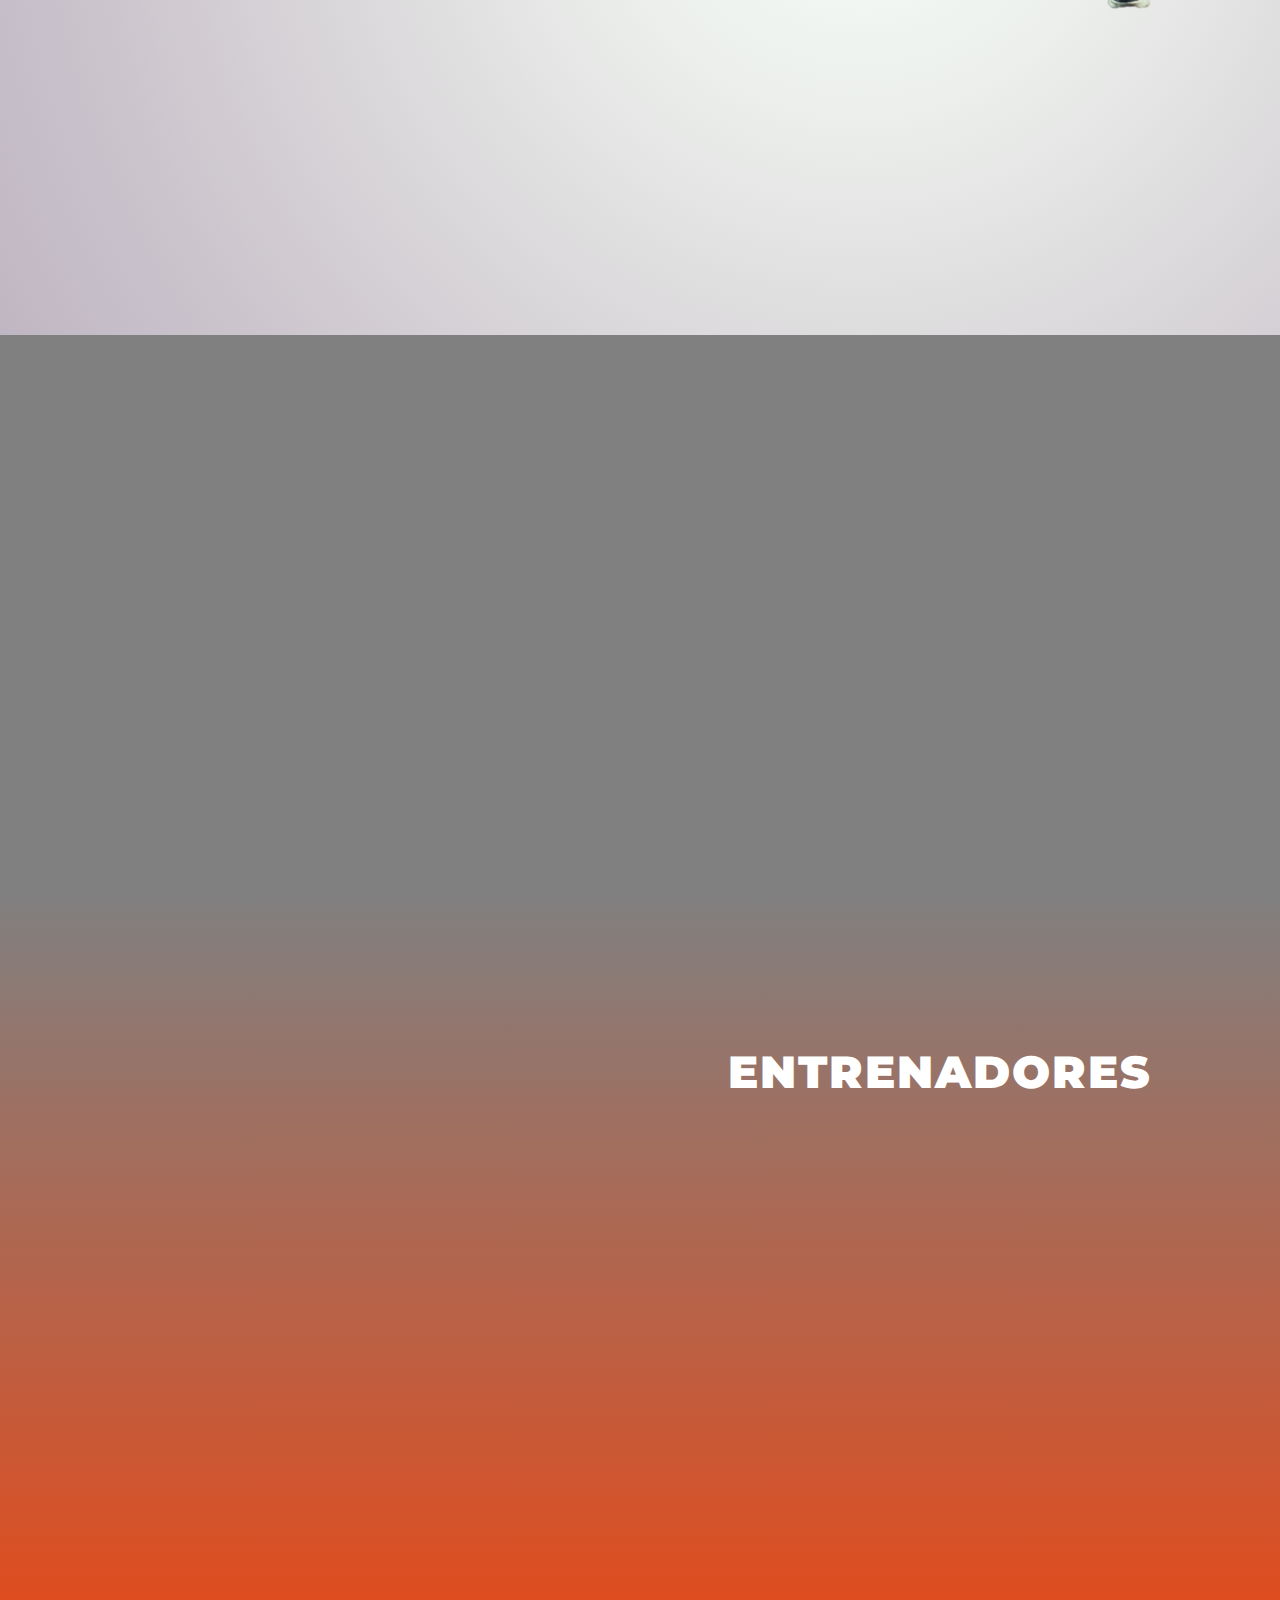
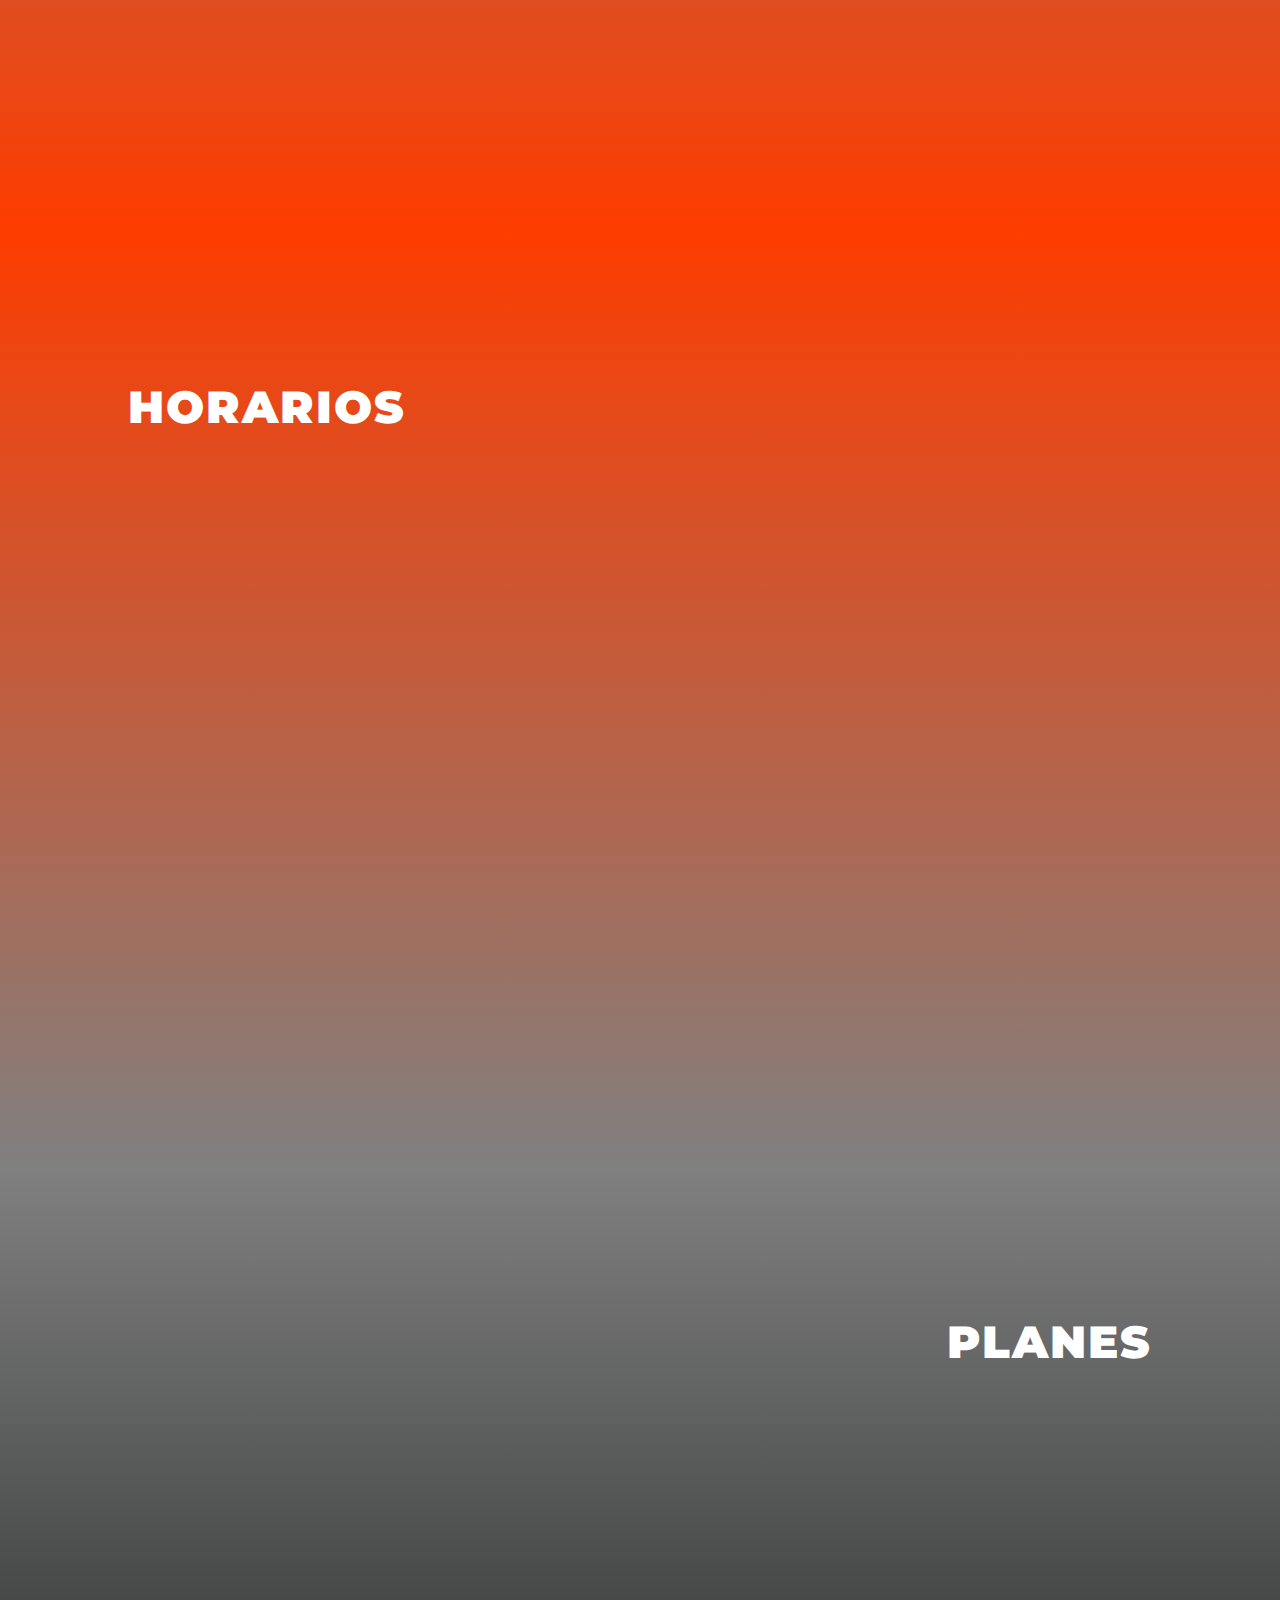
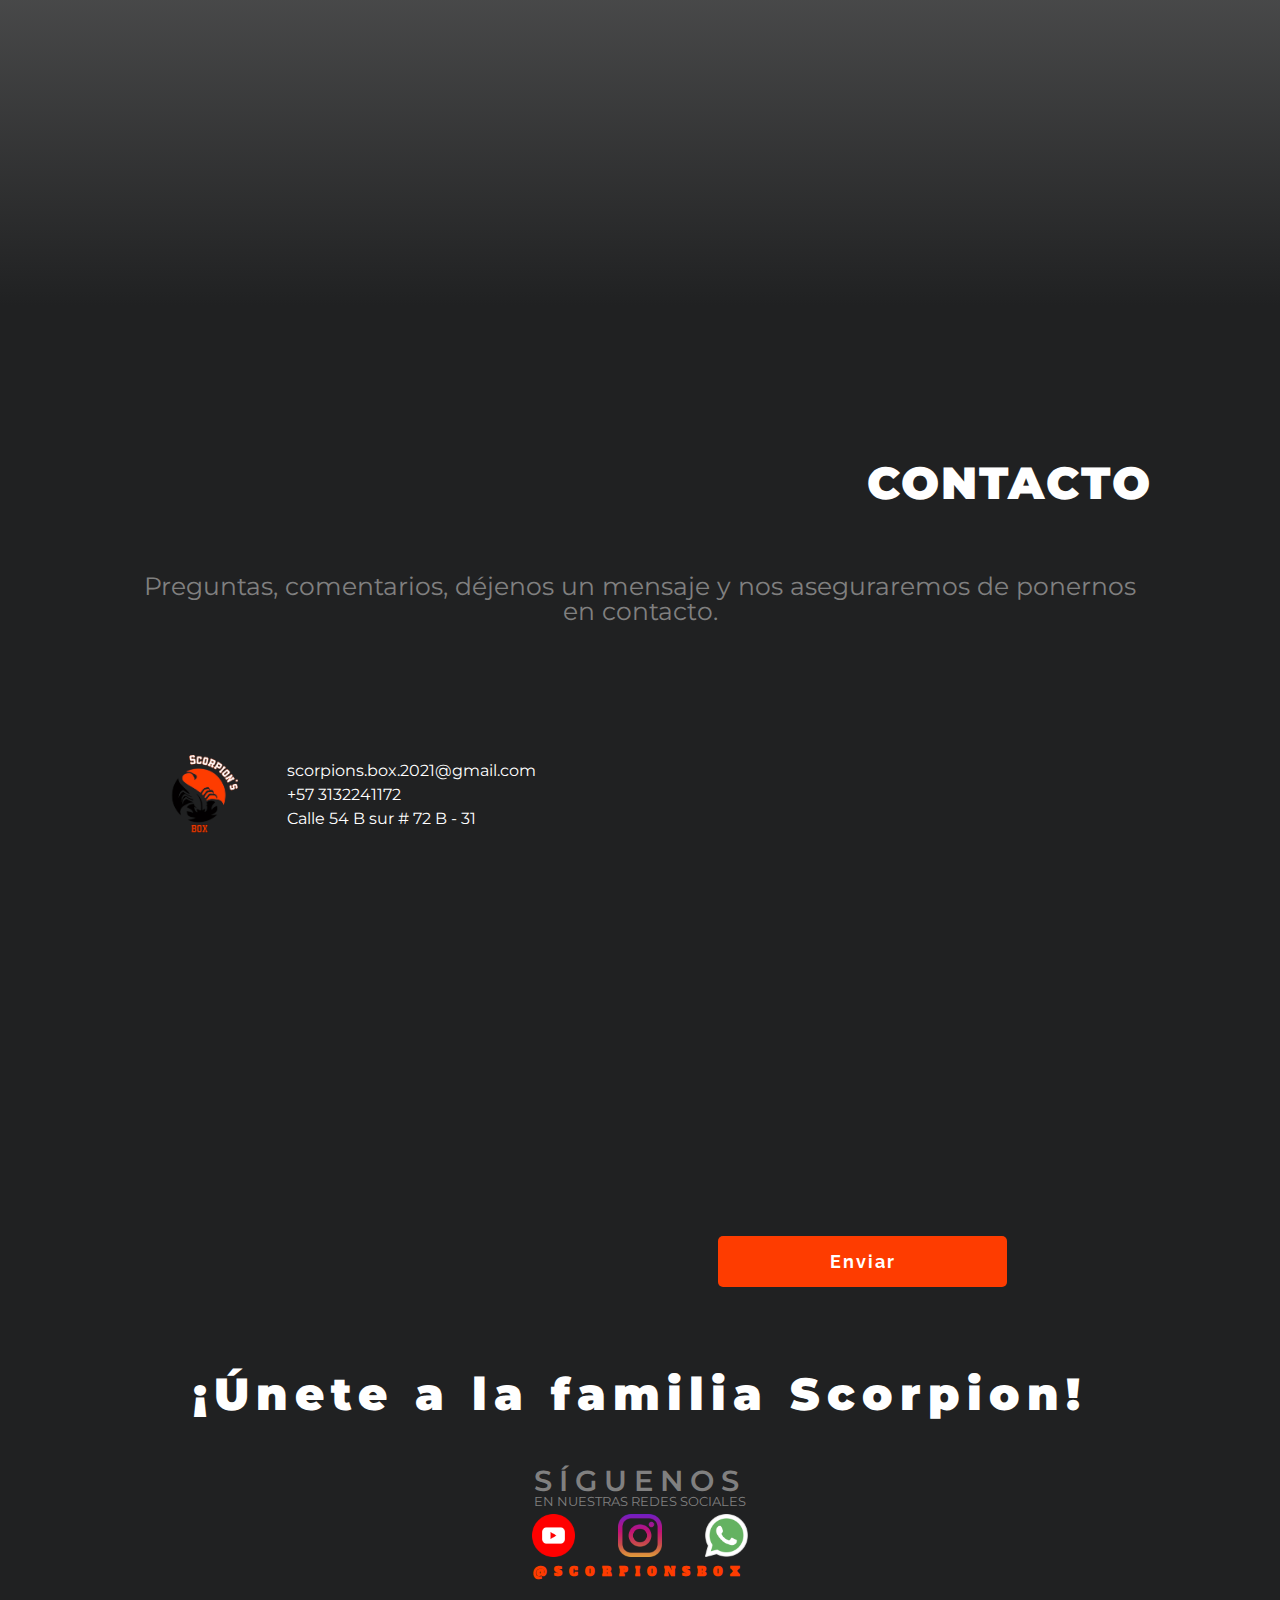
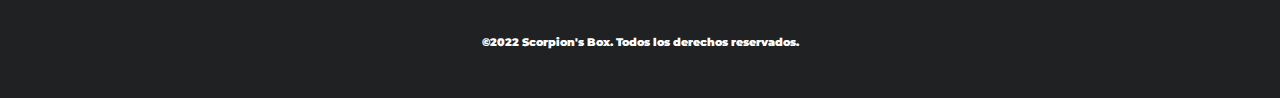
==== commit 40a69b71: "Ajustando Descripcion corta" ====
--- a/index.html
+++ b/index.html
@@ -68,7 +68,7 @@
                         <h2 id="apellido-principal">Box</h2>
                     </div>
                     <div>
-                        <h3 id="apellido-secundario">Entrenamiento Funcional</h3>
+                        <h3 id="apellido-secundario">Centro de Entrenamiento Funcional</h3>
                     </div>
                 </div>
                 <div class="scroll">
@@ -124,8 +124,8 @@
                                     <h2>EQUIPOS</h1>
                                 </div>
                                 <div class="content">
-                                    <p class="text">The antsy bingers of Netflix will eagerly anticipate the digital release of the Survive soundtrack, out today.</p>
-                                    <a href="#" class="button">Leer más</a>
+                                    <p class="text">Scorpion’s Box cuenta con equipo variado para múltiples disciplinas como musculación, cardio, resistencia y otros.</p>
+                                    <a href="fueraServicio.html" class="button">Leer más</a>
                                 </div>
                             </div>
                         </div>
@@ -139,8 +139,8 @@
                                     <h2>CARDIO</h1>
                                 </div>
                                 <div class="content">
-                                    <p class="text">The antsy bingers of Netflix will eagerly anticipate the digital release of the Survive soundtrack, out today.</p>
-                                    <a href="#" class="button">Leer más</a>
+                                    <p class="text"></p>
+                                    <a href="fueraServicio.html" class="button">Leer más</a>
                                 </div>
                             </div>
                         </div>
@@ -154,8 +154,8 @@
                                     <h2>EDUCACIÓN</h1>
                                 </div>
                                 <div class="content">
-                                    <p class="text">The antsy bingers of Netflix will eagerly anticipate the digital release of the Survive soundtrack, out today.</p>
-                                    <a href="#" class="button">Leer más</a>
+                                    <p class="text"></p>
+                                    <a href="fueraServicio.html" class="button">Leer más</a>
                                 </div>
                             </div>
                         </div>
@@ -169,8 +169,8 @@
                                     <h2>FIT BOXING</h1>
                                 </div>
                                 <div class="content">
-                                    <p class="text">The antsy bingers of Netflix will eagerly anticipate the digital release of the Survive soundtrack, out today.</p>
-                                    <a href="#" class="button">Leer más</a>
+                                    <p class="text"></p>
+                                    <a href="fueraServicio.html" class="button">Leer más</a>
                                 </div>
                             </div>
                         </div>
@@ -234,37 +234,39 @@
                     <div class="card card__n1" data-aos="flip-left" data-aos-duration="700">
                         <h1>$7.000 Cop</h1>
                         <h4>Plan Diario</h4>
+                        <h4>LITE</h4>
                             <ul class="card__condiciones">
                                 <li class="card__condiciones__titulo">Condiciones</li>
                                 <li> - Sin derecho a inscripción</li>
                                 <li> - Acceso solo a 1 hora de clase</li>
+                                <li> - Sin derecho a descuentos por referidos</li>
                             </ul>
-                        <a href="https://wa.me/message/RNMPOKKTN3J4K1">Contactar</a>
+                        <a href="https://wa.me/message/RNMPOKKTN3J4K1" class="contactar">Contactar</a>
                     </div>                      
                     <div class="card card__n2" data-aos="flip-up" data-aos-duration="1000">
                         <h1>$60.000 Cop</h1>
                         <h4>Plan Mensual</h4>
-                        <h4>Básico</h4>
+                        <h4>BASIC</h4>
                         <ul class="card__condiciones">
                             <li class="card__condiciones__titulo">Condiciones</li>
                             <li> - Sin derecho a inscripción</li>
                             <li> - Acceso programa mensual</li>
-                            <li> - Derecho a invitar 3 amigos al mes</li>
+                            <li> - 5% de descuento mensual por referido</li>
                         </ul>
-                        <a href="https://wa.me/message/RNMPOKKTN3J4K1">Contactar</a>
+                        <a href="https://wa.me/message/RNMPOKKTN3J4K1" class="contactar">Contactar</a>
                     </div>                      
                     <div class="card card__n3" data-aos="flip-right" data-aos-duration="700">
                         <h1>$100.000 Cop</h1>
                         <h4>Plan Mensual</h4>
-                        <h4>Premium</h4>
+                        <h4>PREMIUM</h4>
                         <ul class="card__condiciones">
                             <li class="card__condiciones__titulo">Condiciones</li>
                             <li> - Con derecho a inscripción</li>
                             <li> - Kit de bienvenida</li>
                             <li> - Acceso programa mensual</li>
-                            <li> - Derecho a invitar 5 amigos al mes</li>
+                            <li> - 5% de descuento mensual por referido</li>
                         </ul>
-                        <a href="https://wa.me/message/RNMPOKKTN3J4K1">Contactar</a>
+                        <a href="https://wa.me/message/RNMPOKKTN3J4K1" class="contactar">Contactar</a>
                     </div>               
                 </div>
             </section>
--- a/css/Nosotros.css
+++ b/css/Nosotros.css
@@ -3,7 +3,7 @@
     flex-direction: column;
     padding: 125px 10% 0px 10%;
     background: radial-gradient(circle at 67.22% 53.04%, #f8fffb 0, #ecefec 25%, #dcdadc 50%, #ccc5cd 75%, #bdb4c1 100%);
-    height: 90vh;
+    height: 100vh;
     clip-path: polygon(0% 75px, 100% 0px, 100% 100%, 0% 100%);
     margin-top: -90px;
 }
--- a/css/Planes.css
+++ b/css/Planes.css
@@ -69,7 +69,7 @@
     }
     .card__list__planes .card h4{
         font-weight: 600;
-        color: #202122;
+        color: whitesmoke;
     }
     .card__n1{
         background: linear-gradient(0deg, #202122 0%, #454545 100%)
@@ -96,7 +96,45 @@
     .card__list__planes .card a {
         font-weight: 900;
         text-decoration: none;
-        color: black;
+        color: #FFFFFF;
+    }
+    .card__n2 .contactar{
+        font-family: 'Raleway', sans-serif;
+        letter-spacing: 2px;
+        width: 50%;
+        padding: 15px 0;
+        font-size: 18px;
+        font-weight: bold;
+        color:#FFFFFF;
+        background: #202122;
+        border:none;
+        border-radius: 5px;
+        transition: 500ms all;
+        cursor: pointer;
+        margin: 25px 0;
+    }
+    .card__n2 .contactar:hover{
+        background: #202122;
+        transform: scale(1.1);
+    }
+    .contactar{
+        font-family: 'Raleway', sans-serif;
+        letter-spacing: 2px;
+        width: 50%;
+        padding: 15px 0;
+        font-size: 18px;
+        font-weight: bold;
+        color:#FFFFFF;
+        background: #FE3C00;
+        border:none;
+        border-radius: 5px;
+        transition: 500ms all;
+        cursor: pointer;
+        margin: 25px 0;
+    }
+    .contactar:hover{
+        background: #FE3C00;
+        transform: scale(1.1);
     }
 @media screen and (max-width: 800px){
     .card__list__planes {
